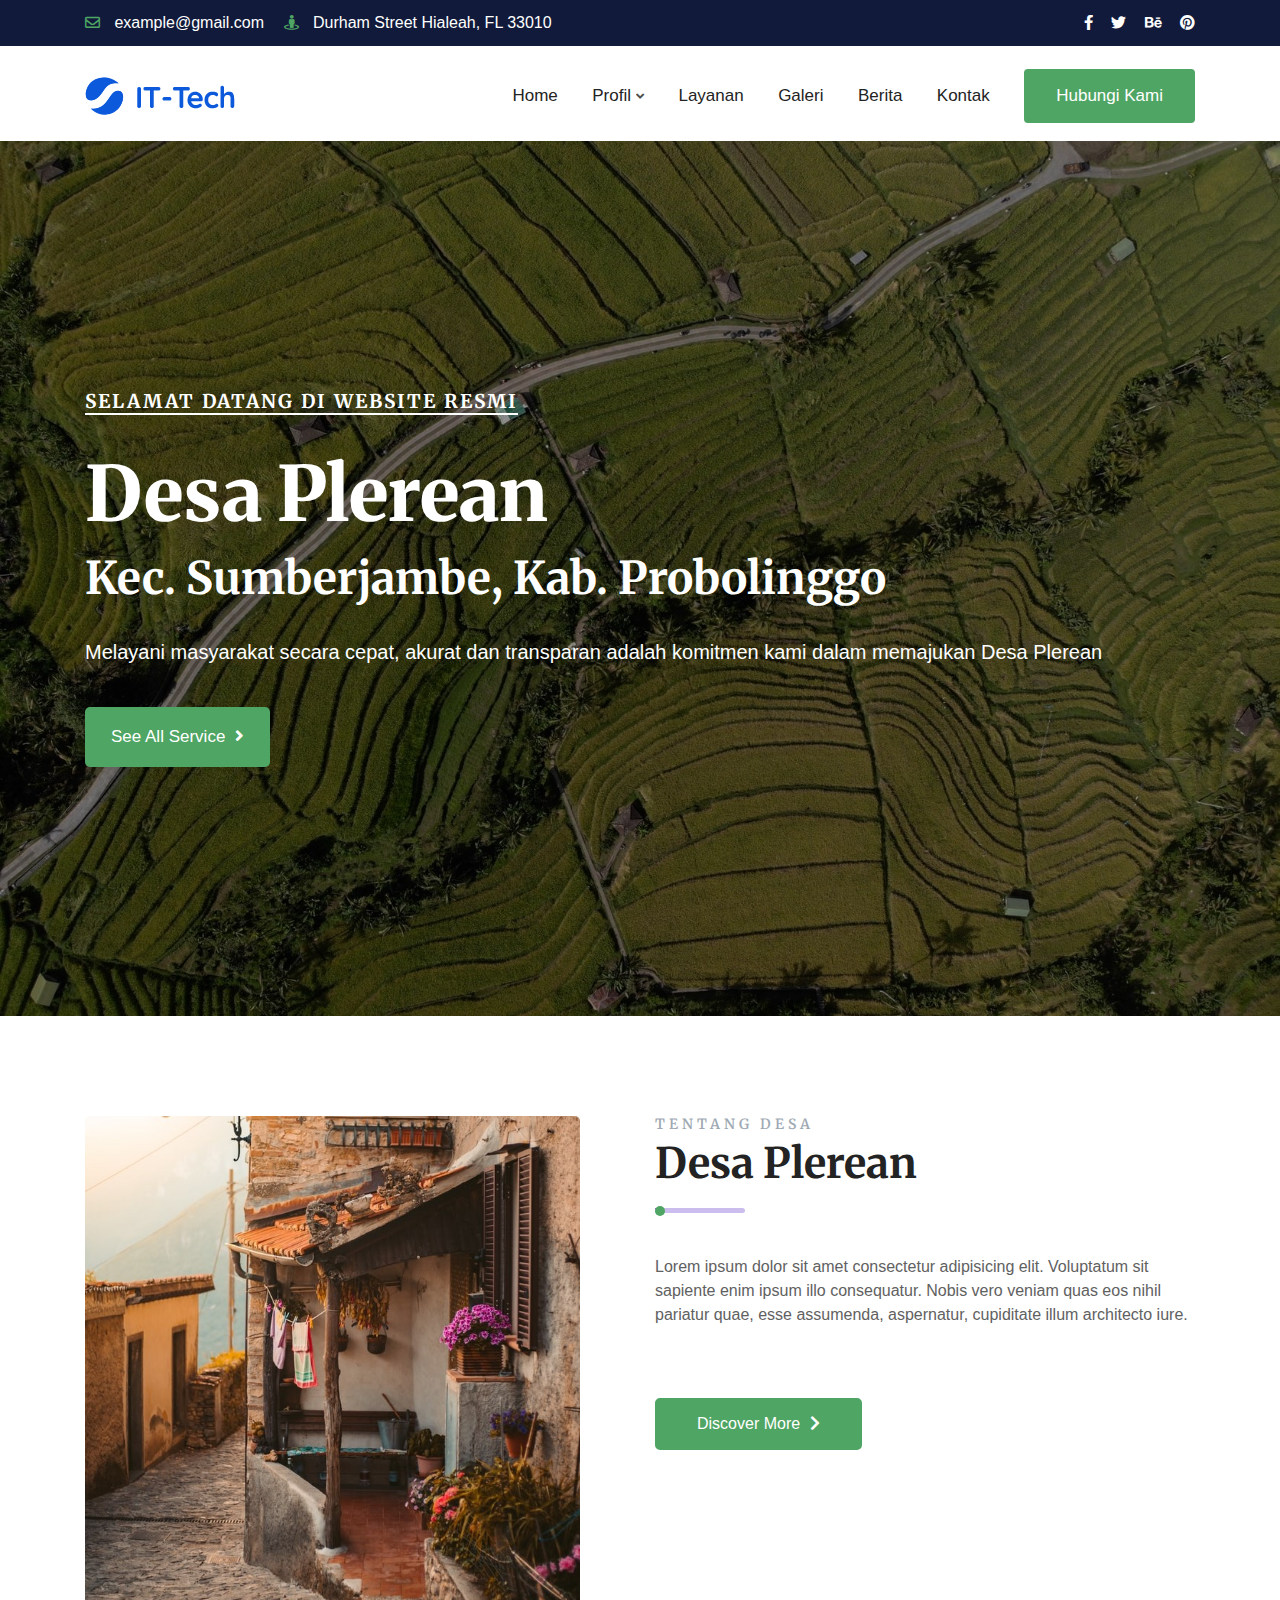
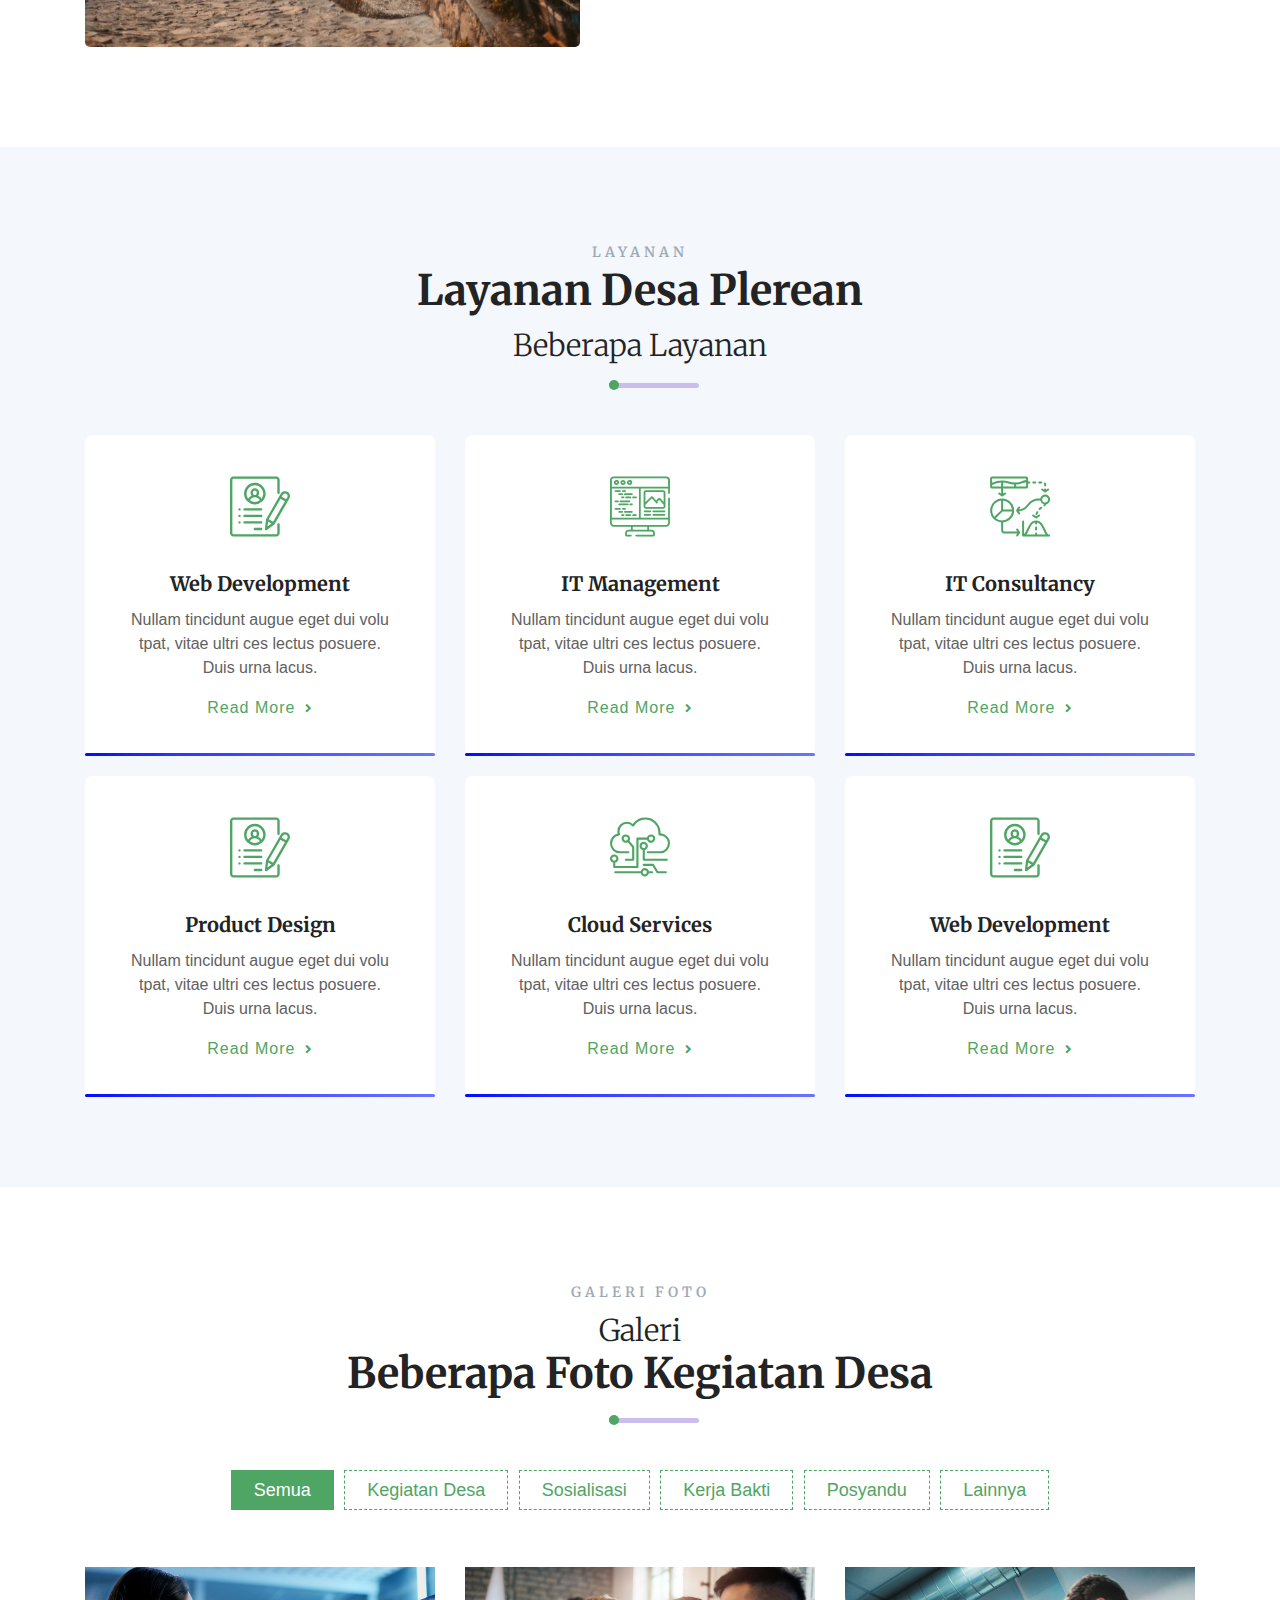
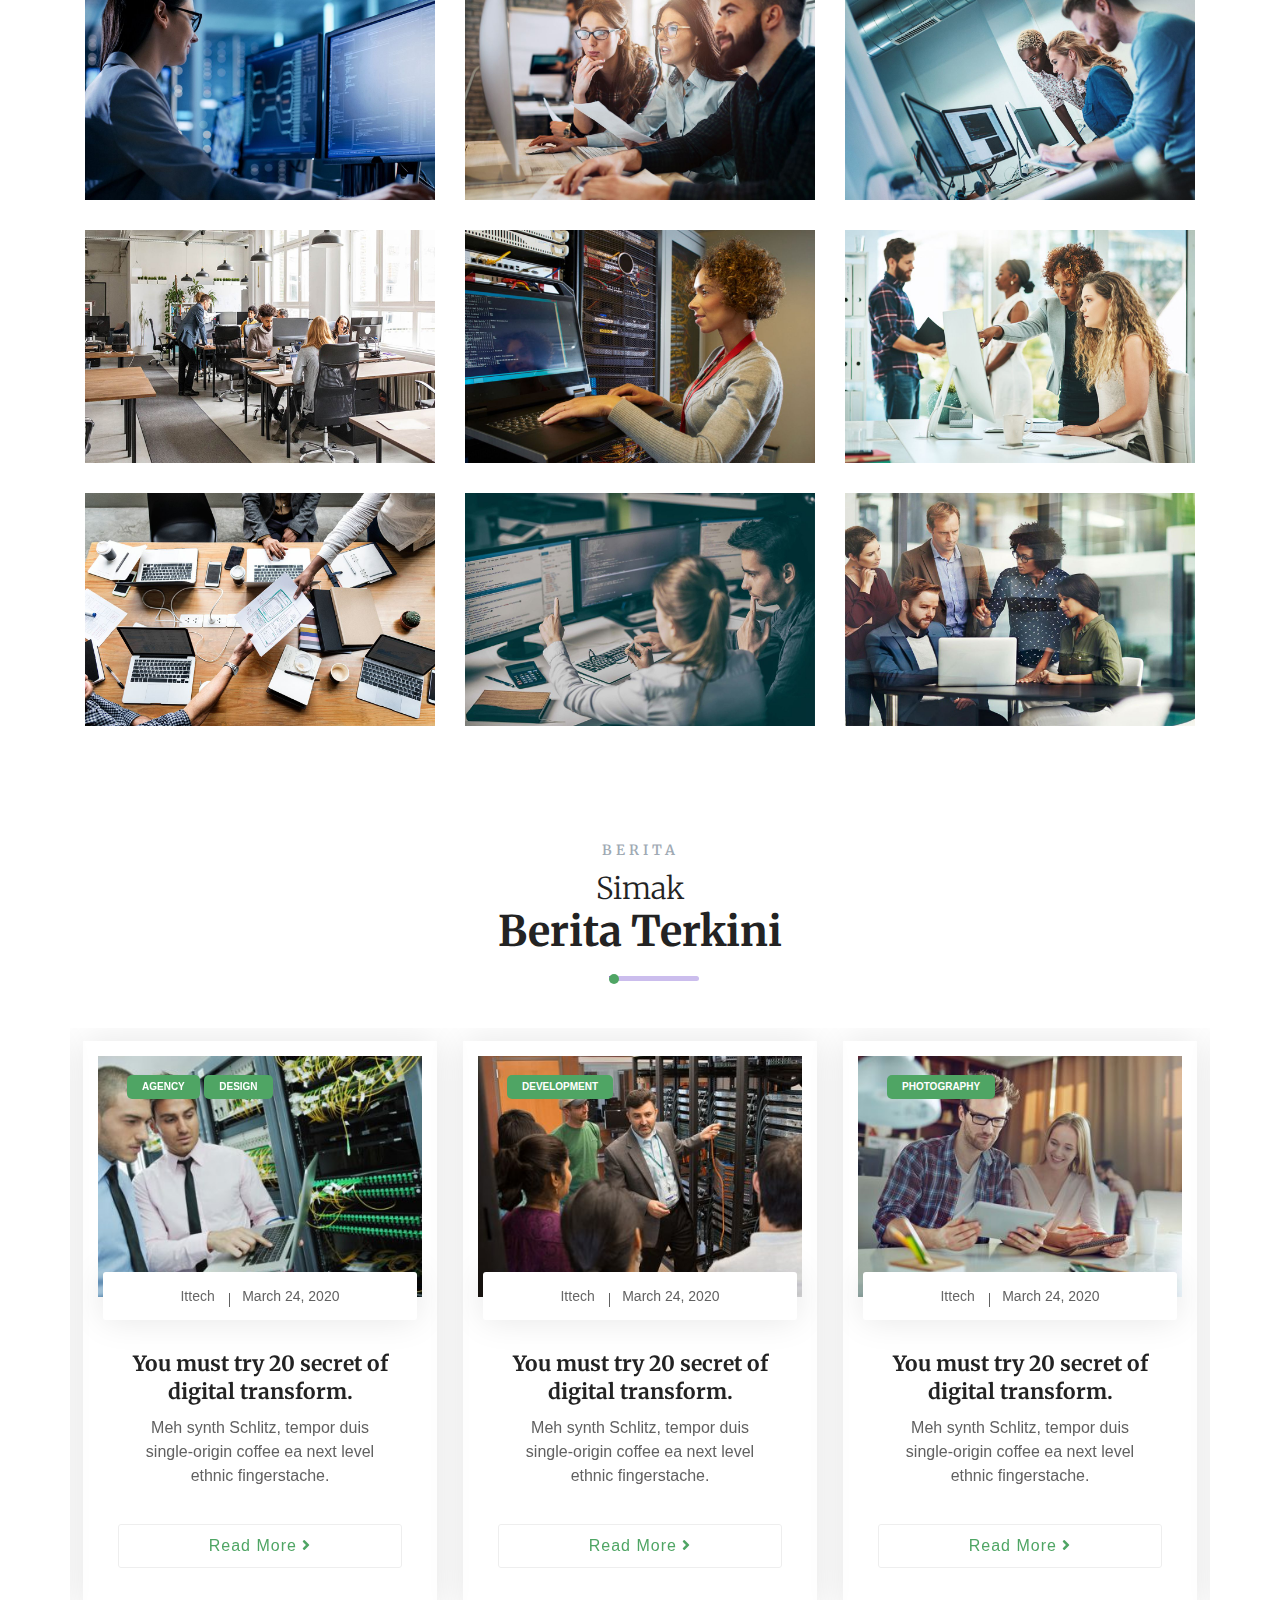
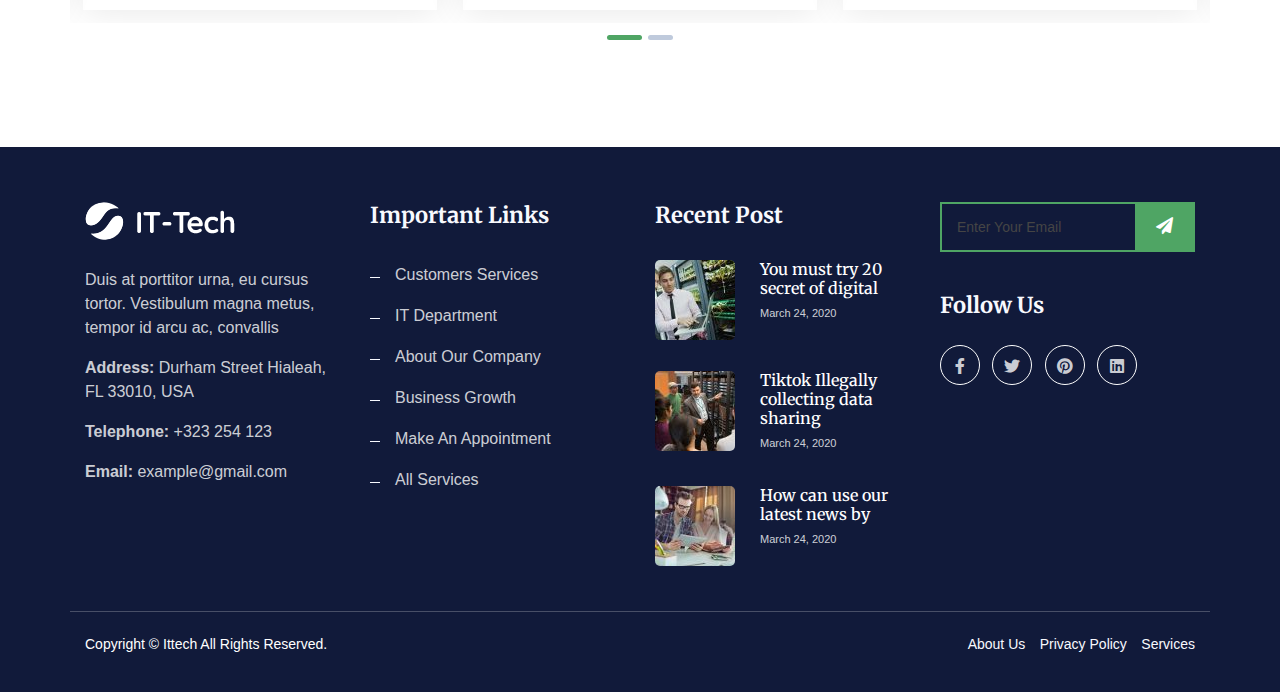
==== Desa Plerean/index.html @ e6418bd6 "🚀🚀" ====
<!DOCTYPE HTML>
<html lang="en-US">

<!-- Mirrored from html.dreamitsolution.net/ittech/ by HTTrack Website Copier/3.x [XR&CO'2014], Wed, 03 Nov 2021 09:11:44 GMT -->
<head>
	<meta charset="UTF-8">
	<meta http-equiv="x-ua-compatible" content="ie=edge">
	<title>Website Resmi Desa Plerean</title>
	<meta name="description" content="">
	<meta name="viewport" content="width=device-width, initial-scale=1">
	
	<!-- Favicon -->
	<link rel="icon" type="image/png" sizes="56x56" href="assets/images/fav-icon/logo.png">
	<!-- bootstrap CSS -->
	<link rel="stylesheet" href="assets/css/bootstrap.min.css" type="text/css" media="all" />
	<!-- carousel CSS -->
	<link rel="stylesheet" href="assets/css/owl.carousel.min.css" type="text/css" media="all" />	
	<!-- responsive CSS -->
	<link rel="stylesheet" href="assets/css/responsive.css" type="text/css" media="all" />	
	<!-- font-awesome CSS -->
	<link rel="stylesheet" href="assets/css/all.min.css" type="text/css" media="all" />	
	<link rel="stylesheet" href="assets/css/flaticon.css" type="text/css" media="all" />	
	<!-- theme-default CSS -->
	<link rel="stylesheet" href="assets/css/theme-default.css" type="text/css" media="all" />	
	<!-- Meanmenu CSS -->
	<link rel="stylesheet" href="assets/css/meanmenu.min.css" type="text/css" media="all" />	
	<!-- Testimonial CSS -->
	<link rel="stylesheet" href="assets/css/testimonial.css" type="text/css" media="all" />	
	<link rel="stylesheet" href="assets/css/owl.theme.default.min.css" type="text/css" media="all" />	
	<!-- Main Style CSS -->
	<link rel="stylesheet"  href="style.css" type="text/css" media="all" />
	<!-- transitions CSS -->
	<link rel="stylesheet" href="assets/css/owl.transitions.css" type="text/css" media="all" />
	<!-- venobox CSS -->
	<link rel="stylesheet" href="venobox/venobox.css" type="text/css" media="all" />
	<!-- animated CSS -->
	<link rel="stylesheet" href="assets/css/animated-text.css" type="text/css" media="all" />
	<!-- widget CSS -->
	<link rel="stylesheet" href="assets/css/widget.css" type="text/css" media="all" />
	<!-- modernizr js -->	
	<script type="text/javascript" src="assets/js/vendor/modernizr-3.5.0.min.js"></script>
	
</head>
<body>
	<!-- ============================================================== -->
	<!-- Start - Header-Top- Area -->
	<!-- ============================================================= -->
	<div class="header-top-area">
		<div class="container">
			<div class="row align-items-center">
				<div class="col-lg-8">
					<div class="dreamit-top-address">
						<ul>
							<li><a href="#"><i class="far fa-envelope"></i> example@gmail.com</a></li>
							<li><i class="fas fa-street-view"></i> <span>Durham Street Hialeah, FL 33010</span></li>
						</ul>
					</div>
				 </div>
				<div class="col-lg-4">
					<div class="dreamit-social-icon-right">
						<div class="header-info-right">
							<a href="#"><i class="fab fa-facebook-f"></i></a>
							<a href="#"><i class="fab fa-twitter"></i></a>
							<a href="#"><i class="fab fa-behance"></i></a>
							<a href="#"><i class="fab fa-pinterest"></i></a>
						</div>
					</div>
				</div>
			</div>
		</div>
	</div>
	<!-- ============================================================== -->
	<!-- Start - Header-Menu- Area -->
	<!-- ============================================================= -->	
	<div class="mobile-menu-top-logo">
		<div class="container">
			<div class="row">
				<div class="col-sm-12 col-md-12">
					<div class="top-logo d-lg-none">
						<a href="index.html"><img src="assets/images/logo.png"></a>
					</div>
				</div>
			</div>
		</div>
	</div>
	<div id="sticky-header" class="header-menu-area">
		<div class="container">
			<div class="mobile-logo">
			    <a href="index.html"><span class="logo-txt"></span></a>
			</div>
			<div class="menu-wrapper">
				<div class="row align-items-center">
					<div class="col-lg-3 col-md-12">
						<div class="dreamit-header-logo">
							<a class="menu-logo" href="index.html"><img src="assets/images/logo.png"/></a>	
							<a class="sticky-logo" href="index.html"><img src="assets/images/fav-icon/logo-transparent.png"/></a>
						</div>
					</div>
					<div class="col-lg-9">
						<div class="dreamit-header-menu" >
							<ul>
								<li><a href="index.html">Home</a>
								</li>
								<li><a href="#">Profil<i class="fa fa-angle-down"></i> <span><i class="fas fa-angle-right"></i></span> </a>
									<ul class="sub-menu">
										<li><a href="profil-desa.html">Profil Desa</a></li>
										<li><a href="pemerintahan-desa.html">Pemerintahan Desa</a></li>
									</ul>
								</li>
								<li><a href="layanan-desa.html">Layanan</a>
								<li><a href="galeri.html">Galeri</a>
								</li>
								</li>
								<li><a href="berita.html">Berita</a></li>
								<li><a href="contact.html">Kontak</a></li>
							</ul>
							<div class="header-button">
								<a href="#">Hubungi Kami</a>
							</div>
						</div>
					</div>
				</div>
			</div>
			<div class="menu-toggle"><i class="fas fa-bars"></i></div>
		</div>
	</div>
	<!-- ============================================================== -->
	<!-- Start- Slider- Area -->
	<!-- ============================================================= -->	
	<div class="slider-area d-flex align-items-center">
		<div class="container">
			<div class="row">
				<div class="col-md-12">
					<div class="dreamit-single-slider text-left">
						<div class="slider-content">
							<h4>Selamat Datang di Website Resmi</h4>
							<h1>Desa Plerean</h1>
							<h2>Kec. Sumberjambe, Kab. Probolinggo</h2>
							<p>Melayani masyarakat secara cepat, akurat dan transparan adalah komitmen kami dalam memajukan Desa Plerean</p>	
						</div>
						<div class="slider-button">
							<a href="#">See All Service<i class="fa fa-angle-right"></i></a>
						</div>
					</div>
				</div>
			</div>
		</div>
	</div>
	<!-- ============================================================== -->
	<!-- Start - About-Area -->
	<!-- ============================================================= -->
	<div class="dreamit-about-area">
		<div class="container">
			<div class="row">
				<div class="col-lg-6">
					<div class="dreamit-about-thumb">
						<img src="assets/images/desa.jpg"/>
					</div>
				</div>
				<div class="col-lg-6">
					<div class="row ">
						<div class="col-lg-12">
							<div class="section-title text_left">
								<div class="section-sub-title">
									<h5>Tentang Desa</h5>
								</div>
								<div class="section-main-title">
									<!-- <h1>IT Solution Service From</h1> -->
									<h2>Desa Plerean</h2>
								</div>
								<div class="section-bar">
									<div class="section-bar-bg"></div>
								</div>
								<div class="section-title-text">
									<p>Lorem ipsum dolor sit amet consectetur adipisicing elit. Voluptatum sit sapiente enim ipsum illo consequatur. Nobis vero veniam quas eos nihil pariatur quae, esse assumenda, aspernatur, cupiditate illum architecto iure.</p>
								</div>
							</div>
						</div>
						<!-- <div class="col-lg-6">
							<div class="dreamit-about-box">
								<div class="about-icon">
									<i class="flaticon-analytics"></i>
								</div>
								<div class="dreamit-content">
									<div class="dreamit-content-title">
										<h2>Creative Experieced</h2>
									</div>
								</div>
								<div class="dreamit-abou-box-text">
									<p>Pellentesque at posuere tellus. Awesome creative project.</p>
								</div>
							</div>
						</div>
						<div class="col-lg-6">
								<div class="dreamit-about-box">
								<div class="about-icon">
									<i class="flaticon-clock"></i>
								</div>
								<div class="dreamit-content">
									<div class="dreamit-content-title">
										<h2>24/7 Support</h2>
									</div>
								</div>
								<div class="dreamit-abou-box-text">
									<p>Pellentesque at posuere tellus. Awesome creative project.</p>
								</div>
							</div>
						</div> -->
						<div class="col-lg-12">
							<div class="about-box-button">
								<a href="#">
								Discover More
								<i class="fas fa-chevron-right"></i>
								</a>
							</div>
						</div>
					</div>
				</div>
			</div>
		</div>
	</div>
	<!-- ============================================================== -->
	<!-- Start - Brand-Area -->
	<!-- ============================================================== -->
	<!-- Start - Service-Area -->
	<!-- ============================================================= -->
	<div class="service-area">
		<div class="container">
			<div class="row">
				<div class="col-lg-12">
					<div class="section-title text-center">
						<div class="section-sub-title">
							<h5>Layanan</h5>
						</div>
						<div class="section-main-title">
							<h2>Layanan Desa Plerean</h2>
							<h1>Beberapa Layanan</h1>
						</div>
						<div class="section-bar">
							<div class="section-bar-bg"></div>
						</div>
					</div>
				</div>
			</div>
			<div class="row">
				<div class="col-lg-4 col-md-6">
					<div class="dreamit-service-box text-center">
						<div class="service-box-icon">
							<i class="flaticon-resume"></i>
						</div>
						<div class="service-box-content">
							<div class="service-box-title">
								<h2>Web Development</h2>
							</div>
							<div class="service-box-text">
								<p>Nullam tincidunt augue eget dui volu tpat, vitae ultri ces lectus posuere. Duis urna lacus.</p>
							</div>
							<div class="service-box-button">
								<a href="#">Read More
								<i class="fas fa-angle-right"></i>
								</a>
							</div>
						</div>
					</div>
				</div>
				<div class=" col-lg-4 col-md-6">
				<div class="dreamit-service-box text-center">
					<div class="service-box-icon">
						<i class="flaticon-computer"></i>
					</div>
						<div class="service-box-content">
							<div class="service-box-title">
								<h2>IT Management</h2>
							</div>
							<div class="service-box-text">
								<p>Nullam tincidunt augue eget dui volu tpat, vitae ultri ces lectus posuere. Duis urna lacus.</p>
							</div>
							<div class="service-box-button">
								<a href="#">Read More
								<i class="fas fa-angle-right"></i>
								</a>
							</div>
						</div>
					</div>
				</div>
				<div class="col-lg-4 col-md-6">
					<div class="dreamit-service-box text-center">
						<div class="service-box-icon">
							<i class="flaticon-business-and-finance"></i>
						</div>
						<div class="service-box-content">
							<div class="service-box-title">
								<h2>IT Consultancy</h2>
							</div>
							<div class="service-box-text">
								<p>Nullam tincidunt augue eget dui volu tpat, vitae ultri ces lectus posuere. Duis urna lacus.</p>
							</div>
							<div class="service-box-button">
								<a href="#">Read More
								<i class="fas fa-angle-right"></i>
								</a>
							</div>
						</div>
					</div>
				</div>
				<div class="col-lg-4 col-md-6">
					<div class="dreamit-service-box text-center">
						<div class="service-box-icon">
							<i class="flaticon-resume"></i>
						</div>
						<div class="service-box-content">
							<div class="service-box-title">
								<h2>Product Design</h2>
							</div>
							<div class="service-box-text">
								<p>Nullam tincidunt augue eget dui volu tpat, vitae ultri ces lectus posuere. Duis urna lacus.</p>
							</div>
							<div class="service-box-button">
								<a href="#">Read More
								<i class="fas fa-angle-right"></i>
								</a>
							</div>
						</div>
					</div>
				</div>
				<div class="col-lg-4 col-md-6">
					<div class="dreamit-service-box text-center">
						<div class="service-box-icon">
							<i class="flaticon-data"></i>
						</div>
						<div class="service-box-content">
							<div class="service-box-title">
								<h2>Cloud Services</h2>
							</div>
							<div class="service-box-text">
								<p>Nullam tincidunt augue eget dui volu tpat, vitae ultri ces lectus posuere. Duis urna lacus.</p>
							</div>
							<div class="service-box-button">
								<a href="#">Read More
								<i class="fas fa-angle-right"></i>
								</a>
							</div>
						</div>
					</div>
				</div>
				<div class="col-lg-4 col-md-6">
					<div class="dreamit-service-box text-center">
						<div class="service-box-icon">
							<i class="flaticon-resume"></i>
						</div>
						<div class="service-box-content">
							<div class="service-box-title">
								<h2>Web Development</h2>
							</div>
							<div class="service-box-text">
								<p>Nullam tincidunt augue eget dui volu tpat, vitae ultri ces lectus posuere. Duis urna lacus.</p>
							</div>
							<div class="service-box-button">
								<a href="#">Read More
								<i class="fas fa-angle-right"></i>
								</a>
							</div>
						</div>
					</div>
				</div>
			</div>
		</div>
	</div>

	<!-- ============================================================= -->
	<div class="portfolio-area">
		<div class="container">
			<div class="row">
				<div class="col-lg-12">
					<div class="section-title text-center">
						<div class="section-sub-title">
							<h5>Galeri Foto</h5>
						</div>
						<div class="section-main-title">
							<h1>Galeri</h1>
							<h2>Beberapa Foto Kegiatan Desa</h2>
						</div>
						<div class="section-bar">
							<div class="section-bar-bg"></div>
						</div>
					</div>
				</div>
			</div>
			<div class="row">
				<div class="col-lg-12 col-md-12 col-sm-12">
					<div class="dreamit-protfolio-menu-single">
						<div class="portfolio_nav">
							<div class="portfolio_menu">
								<ul class="menu-filtering">
									<li class="current_menu_item" data-filter="*">Semua</li>
									<li data-filter=".physics" >Kegiatan Desa</li>
									<li data-filter=".cemes" >Sosialisasi</li>
									<li data-filter=".math" >Kerja bakti</li>
									<li data-filter=".english">Posyandu</li>
									<li data-filter=".business">Lainnya</li>
								</ul>
							</div>
						</div>
					</div>
				</div>
			</div>
			<div class="row image_load">
				<div class="col-lg-4 col-md-6 col-sm-12 grid-item cemes english">
					<div class="single_portfolio">
						<div class="single_portfolio_inner">
							<div class="single_portfolio_thumb">
								<a href="#"><img src="assets/images/p-01.jpg" alt="" /></a>
							</div>
						</div>
						<div class="single_portfolio_content text-left">
							<div class="single_portfolio_icon">
								<a class="portfolio-icon venobox vbox-item" data-gall="myportfolio" href="assets/images/portfolio/p1.html"></a>
							</div>
							<div class="single_portfolio_content_inner">
								<h2><a href="#">UX/UI Design</a></h2>
								<span>Design Graphice </span>
							</div>
						</div>
					</div>
				</div>
				<div class="col-lg-4 col-md-6 col-sm-12 grid-item cemes business">
					<div class="single_portfolio">
						<div class="single_portfolio_inner">
							<div class="single_portfolio_thumb">
								<a href="#"><img src="assets/images/p-02.jpg" alt="" /></a>
							</div>
						</div>
						<div class="single_portfolio_content">
							<div class="single_portfolio_icon">
								<a class="portfolio-icon venobox vbox-item" data-gall="myportfolio" href="assets/images/portfolio/p2.html"></a>
							</div>
							<div class="single_portfolio_content_inner">
								<h2><a href="#">Project Analicys</a></h2>
								<span>Design Portfolio </span>
							</div>
						</div>
					</div>
				</div>
				<div class="col-lg-4 col-md-6 col-sm-12 grid-item math">
					<div class="single_portfolio">
						<div class="single_portfolio_inner">
							<div class="single_portfolio_thumb">
								<a href="#"><img src="assets/images/p-03.jpg" alt="" /></a>
							</div>
						</div>
						<div class="single_portfolio_content">
							<div class="single_portfolio_icon">
								<a class="portfolio-icon venobox vbox-item" data-gall="myportfolio" href="assets/images/portfolio/p3.html"></a>
							</div>
							<div class="single_portfolio_content_inner">
								<h2><a href="#">Network Management</a></h2>
								<span>Development</span>	
							</div>
						</div>
					</div>
				</div>
				<div class="col-lg-4 col-md-6 col-sm-12 grid-item math">
					<div class="single_portfolio">
						<div class="single_portfolio_inner">
							<div class="single_portfolio_thumb">
								<a href="#"><img src="assets/images/p-04.jpg" alt="" /></a>
							</div>
						</div>
						<div class="single_portfolio_content">
							<div class="single_portfolio_icon">
								<a class="portfolio-icon venobox vbox-item" data-gall="myportfolio" href="assets/images/portfolio/p4.html"></a>
							</div>
							<div class="single_portfolio_content_inner">
								<h2><a href="#">Network Management</a></h2>
								<span>Development</span>
							</div>
						</div>
					</div>
				</div>
				<div class="col-lg-4 col-md-6 col-sm-12 grid-item physics physics">
					<div class="single_portfolio admin">
						<div class="single_portfolio_inner">
							<div class="single_portfolio_thumb">
								<a href="#"><img src="assets/images/p-05.jpg" alt="" /></a>
							</div>
						</div>
						<div class="single_portfolio_content">
							<div class="single_portfolio_icon">
								<a class="portfolio-icon venobox vbox-item" data-gall="myportfolio" href="assets/images/portfolio/p5.html"></a>
							</div>
							<div class="single_portfolio_content_inner">
								<h2><a href="#">IT Solution</a></h2>
								<span>Development</span>
							</div>
						</div>
					</div>
				</div>
				<div class="col-lg-4 col-md-6 col-sm-12 grid-item physics business">
					<div class="single_portfolio admin">
						<div class="single_portfolio_inner">
							<div class="single_portfolio_thumb">
								<a href="#"><img src="assets/images/p-06.jpg" alt="" /></a>
							</div>
						</div>
						<div class="single_portfolio_content">
							<div class="single_portfolio_icon">
								<a class="portfolio-icon venobox vbox-item" data-gall="myportfolio" href="assets/images/portfolio/p6.html"></a>
							</div>
							<div class="single_portfolio_content_inner">
								<h2><a href="#">Corporate Branding</a></h2>
								<span>Branding</span>
							</div>
						</div>
					</div>
				</div>
				<div class="col-lg-4 col-md-6 col-sm-12 grid-item cemes english">
					<div class="single_portfolio admin">
						<div class="single_portfolio_inner">
							<div class="single_portfolio_thumb">
								<a href="#"><img src="assets/images/p-07.jpg" alt="" /></a>
							</div>
						</div>
						<div class="single_portfolio_content">
							<div class="single_portfolio_icon">
								<a class="portfolio-icon venobox vbox-item" data-gall="myportfolio" href="assets/images/portfolio/p6.html"></a>
							</div>
							<div class="single_portfolio_content_inner">
								<h2><a href="#">Portfolio Branding</a></h2>
								<span>Branding.Portfolio</span>
							</div>
						</div>
					</div>
				</div>
				<div class="col-lg-4 col-md-6 col-sm-12 grid-item math">
					<div class="single_portfolio admin">
						<div class="single_portfolio_inner">
							<div class="single_portfolio_thumb">
								<a href="#"><img src="assets/images/p-08.jpg" alt="" /></a>
							</div>
						</div>
						<div class="single_portfolio_content">
							<div class="single_portfolio_icon">
								<a class="portfolio-icon venobox vbox-item" data-gall="myportfolio" href="assets/images/portfolio/p6.html"></a>
							</div>
							<div class="single_portfolio_content_inner">
								<h2><a href="#">Graphice Design</a></h2>
								<span>Design Graphice</span>
							</div>
						</div>
					</div>
				</div>
				<div class="col-lg-4 col-md-6 col-sm-12 grid-item physics business">
					<div class="single_portfolio admin">
						<div class="single_portfolio_inner">
							<div class="single_portfolio_thumb">
								<a href="#"><img src="assets/images/p-09.jpg" alt="" /></a>
							</div>
						</div>
						<div class="single_portfolio_content">
							<div class="single_portfolio_icon">
								<a class="portfolio-icon venobox vbox-item" data-gall="myportfolio" href="assets/images/portfolio/p6.html"></a>
							</div>
							<div class="single_portfolio_content_inner">
								<h2><a href="#">Web Design</a></h2>
								<span>Branding.Portfolio</span>
							</div>
						</div>
					</div>
				</div>
			</div>
		</div>
	</div>
	<!-- ============================================================== -->
	<!-- Start - Blog-Area -->
	<!-- ============================================================= -->
	<div class="blog-area">
		<div class="container">
			<div class="row">
				<div class="col-lg-12">
					<div class="section-title text-center">
						<div class="section-sub-title">
							<h5>Berita</h5>
						</div>
						<div class="section-main-title">
							<h1>Simak</h1>
							<h2>Berita Terkini</h2>
						</div>
						<div class="section-bar">
							<div class="section-bar-bg"></div>
						</div>
					</div>
				</div>
			</div>
			<div class="row">
				<div class="screen_list_blog owl-carousel curosel-style">
					<div class="dreamit-blog-single-box">
						<div class="blog-thumb">
							<a href="#"><img src="assets/images/blog-01.jpg"/></a>
						</div>
						<div class="blog-meta-top">
							<ul>
								<li><a href="#">Agency</a></li>
								<li><a href="#">Design</a></li>
							</ul>
						</div>
						<div class="blog-meta-left">
							<a href="#">ittech</a>
							<span>March 24, 2020</span>
						</div>
						<div class="blog-title-content">
							<div class="blog-title">
								<h2><a href="#">You must try 20 secret of
									<br> digital transform.</a></h2>
							</div>
							<div class="blog-text">
								<p>Meh synth Schlitz, tempor duis <br> single-origin coffee ea next level <br> ethnic fingerstache. </p>
							</div>
							<div class="blog-button">
								<a href="#">Read More <i class="fa fa-angle-right"></i></a>
							</div>
						</div>
					</div>
					<div class="dreamit-blog-single-box">
						<div class="blog-thumb">
							<a href="#"><img src="assets/images/blog-02.jpg"/></a>
						</div>
						<div class="blog-meta-top">
							<ul>
								<li><a href="#">Development</a></li>
							</ul>
						</div>
						<div class="blog-meta-left">
							<a href="#">ittech</a>
							<span>March 24, 2020</span>
						</div>
						<div class="blog-title-content">
							<div class="blog-title">
								<h2><a href="#">You must try 20 secret of
									<br> digital transform.</a></h2>
							</div>
							<div class="blog-text">
								<p>Meh synth Schlitz, tempor duis <br> single-origin coffee ea next level <br> ethnic fingerstache. </p>
							</div>
							<div class="blog-button">
								<a href="#">Read More <i class="fa fa-angle-right"></i></a>
							</div>
						</div>
					</div>
					<div class="dreamit-blog-single-box">
						<div class="blog-thumb">
							<a href="#"><img src="assets/images/blog-03.jpg"/></a>
						</div>
						<div class="blog-meta-top">
							<ul>
								<li><a href="#">Photography</a></li>
							</ul>
						</div>
						<div class="blog-meta-left">
							<a href="#">ittech</a>
							<span>March 24, 2020</span>
						</div>
						<div class="blog-title-content">
							<div class="blog-title">
								<h2><a href="#">You must try 20 secret of
									<br> digital transform.</a></h2>
							</div>
							<div class="blog-text">
								<p>Meh synth Schlitz, tempor duis <br> single-origin coffee ea next level <br> ethnic fingerstache. </p>
							</div>
							<div class="blog-button">
								<a href="#">Read More <i class="fa fa-angle-right"></i></a>
							</div>
						</div>
					</div>
					<div class="dreamit-blog-single-box">
						<div class="blog-thumb">
							<a href="#"><img src="assets/images/blog-04.jpg"/></a>
						</div>
						<div class="blog-meta-top">
							<ul>
								<li><a href="#">Photography</a></li>
							</ul>
						</div>
						<div class="blog-meta-left">
							<a href="#">ittech</a>
							<span>March 24, 2020</span>
						</div>
						<div class="blog-title-content">
							<div class="blog-title">
								<h2><a href="#">You must try 20 secret of
									<br> digital transform.</a></h2>
							</div>
							<div class="blog-text">
								<p>Meh synth Schlitz, tempor duis <br> single-origin coffee ea next level <br> ethnic fingerstache. </p>
							</div>
							<div class="blog-button">
								<a href="#">Read More <i class="fa fa-angle-right"></i></a>
							</div>
						</div>
					</div>
					<div class="dreamit-blog-single-box">
						<div class="blog-thumb">
							<a href="#"><img src="assets/images/blog-05.jpg"/></a>
						</div>
						<div class="blog-meta-top">
							<ul>
								<li><a href="#">Photography</a></li>
							</ul>
						</div>
						<div class="blog-meta-left">
							<a href="#">ittech</a>
							<span>March 24, 2020</span>
						</div>
						<div class="blog-title-content">
							<div class="blog-title">
								<h2><a href="#">You must try 20 secret of
									<br> digital transform.</a></h2>
							</div>
							<div class="blog-text">
								<p>Meh synth Schlitz, tempor duis <br> single-origin coffee ea next level <br> ethnic fingerstache. </p>
							</div>
							<div class="blog-button">
								<a href="#">Read More <i class="fa fa-angle-right"></i></a>
							</div>
						</div>
					</div>
					<div class="dreamit-blog-single-box">
						<div class="blog-thumb">
							<a href="#"><img src="assets/images/blog-06.jpg"/></a>
						</div>
						<div class="blog-meta-top">
							<ul>
								<li><a href="#">Photography</a></li>
							</ul>
						</div>
						<div class="blog-meta-left">
							<a href="#">ittech</a>
							<span>March 24, 2020</span>
						</div>
						<div class="blog-title-content">
							<div class="blog-title">
								<h2><a href="#">You must try 20 secret of
									<br> digital transform.</a></h2>
							</div>
							<div class="blog-text">
								<p>Meh synth Schlitz, tempor duis <br> single-origin coffee ea next level <br> ethnic fingerstache. </p>
							</div>
							<div class="blog-button">
								<a href="#">Read More <i class="fa fa-angle-right"></i></a>
							</div>
						</div>
					</div>
				</div>
			</div>
		</div>
	</div>
	<!-- ============================================================== -->
	<!-- Start - 	Footer-Area -->
	<!-- ============================================================= -->
	<div class="footer-area">
		<div class="container">
			<div class="row">
				<div class="col-lg-3 col-md-6">
					<div class="dreamit-footer-widget-address">
						<div class="footer-thumb">
							<a href="#"><img src="assets/images/fav-icon/logo-transparent.png"></a>
							<p>Duis at porttitor urna, eu cursus tortor. Vestibulum magna metus, tempor id arcu ac, convallis </p>
						</div>
						<div class="footer-social-info">
							<p> 
								<span>Address: </span>
								Durham Street Hialeah, FL 33010, USA
							</p>
						</div>
						<div class="footer-s-inner">
							<p> 
								<span>Telephone:</span>
								+323 254 123
							</p>
						</div>
						<div class="footer-s-inner">
							<p> 
								<span>Email:</span>
								example@gmail.com 
							</p>
						</div>
					</div>
				</div>
				<div class="col-lg-3 col-md-6">
					<div class="dreamit-footer-widget-address">
						<div class="footer-title">
							<h2>Important Links</h2>
						</div>
						<div class="fotter-help-link-menu">
							<ul>
								<li><a href="#">Customers Services</a></li>
								<li><a href="#">IT Department</a></li>
								<li><a href="#">About Our Company</a></li>
								<li><a href="#">Business Growth</a></li>
								<li><a href="#">Make An Appointment</a></li>
								<li><a href="#">All Services</a></li>
							</ul>
						</div>
					</div>
				</div>
				<div class="col-lg-3 col-md-6">
					<div class="dreamit-footer-widget-address">
						<div class="footer-title">
							<h2>Recent Post</h2>
						</div>
						<div class="recent-post-items">
							<div class="recent-post-thumb">
								<a href="#"><img src="assets/images/blog1.jpg"></a>
							</div>
							<div class="recent-post-text">
								<h4><a href="#">You must try 20 secret of digital </a></h4>
								<span>March 24, 2020</span>
							</div>
						</div>
						<div class="recent-post-items">
							<div class="recent-post-thumb">
								<a href="#"><img src="assets/images/blog2.jpg"></a>
							</div>
							<div class="recent-post-text">
								<h4><a href="#">Tiktok Illegally collecting data sharing  </a></h4>
								<span>March 24, 2020</span>
							</div>
						</div>
						<div class="recent-post-items">
							<div class="recent-post-thumb">
								<a href="#"><img src="assets/images/blog3.jpg"></a>
							</div>
							<div class="recent-post-text">
								<h4><a href="#">How can use our latest news by </a></h4>
								<span>March 24, 2020</span>
							</div>
						</div>

					</div>
				</div>
				<div class="col-lg-3 col-md-6">
					<div class="dreamit-footer-widget-address">
						<div class="fotter-left-form">
							<input class="email-box" type="email" name="email" placeholder="Enter Your Email">
							<button type="submit" class="submit-button"><i class="fas fa-paper-plane"></i></button>
						</div>
						<div class="footer--sub-title">
							<h2>Follow Us</h2>
						</div>
						<div class="fotter-social-icon">
							<a href="#"><i class="fab fa-facebook-f"></i></a>
							<a href="#"><i class="fab fa-twitter"></i></a>
							<a href="#"><i class="fab fa-pinterest"></i></a>
							<a href="#"><i class="fab fa-linkedin"></i></a>
						</div>
					</div>
				</div>
			</div>
		</div>
	</div>
	<div class="footer-bottom">
		<div class="container">
			<div class="row hr">
				<div class="col-lg-6 col-md-6 col-sm-12  ">
					<div class="copy-right-text">
						<p class="text-white">Copyright © ittech all rights reserved. </p>
					</div>
				</div>
				<div class="col-lg-6 col-md-6 col-sm-12 ">
					<div class="copy-right-menu">
						<ul>
							<li><a href="#">About Us</a></li>
							<li><a href="#">Privacy Policy</a></li>
							<li><a href="#">Services</a></li>
						</ul>
					</div>
				</div>
			</div>
		</div>
	</div>
	<!-- jquery js -->	
	<script type="text/javascript" src="assets/js/vendor/jquery-3.2.1.min.js"></script>
	<!-- bootstrap js -->	
	<script type="text/javascript" src="assets/js/bootstrap.min.js"></script>
	<!-- carousel js -->
	<script type="text/javascript" src="assets/js/owl.carousel.min.js"></script>
	<!-- counterup js -->
	<script type="text/javascript" src="assets/js/jquery.counterup.min.js"></script>
	<!-- waypoints js -->
	<script type="text/javascript" src="assets/js/waypoints.min.js"></script>
	<!-- appear js -->
	<script type="text/javascript" src="assets/js/jquery.appear.js"></script>
	<!-- imagesloaded js -->
	<script type="text/javascript" src="assets/js/imagesloaded.pkgd.min.js"></script>
	<!-- ajax js -->
	<script type="text/javascript" src="assets/js/ajax-mail.js"></script>
	<!-- isotope js -->
	<script type="text/javascript" src="assets/js/isotope.pkgd.min.js"></script>
	<!-- animated js -->
	<script type="text/javascript" src="assets/js/animated-text.js"></script>
	<!-- venobox js -->
	<script type="text/javascript" src="venobox/venobox.js"></script>
	<!-- venobox min js -->
	<script type="text/javascript" src="venobox/venobox.min.js"></script>
	<!-- jquery js -->
	<script type="text/javascript" src="assets/js/jquery.meanmenu.js"></script>
	<script type="text/javascript" src="assets/js/jquery.nav.js"></script>
	<script type="text/javascript" src="assets/js/jquery.scrollUp.js"></script>
	<!-- theme js -->	
	<script type="text/javascript" src="assets/js/theme.js"></script>
	
</body>

<!-- Mirrored from html.dreamitsolution.net/ittech/ by HTTrack Website Copier/3.x [XR&CO'2014], Wed, 03 Nov 2021 09:12:07 GMT -->
</html>
---- Desa Plerean/assets/css/responsive.css ----
/* Normal desktop :1500. */
@media (min-width: 1501px) and (max-width: 1920px) {
.saasoft_main_menu.hidden-md.hidden-lg {
    display: none;
}
}
/* Normal desktop :1200px. */
@media (min-width: 1200px) and (max-width: 1500px) {

}
/* Normal desktop :992px. */
@media (min-width: 992px) and (max-width: 1199px) {
.dreamit-header-logo{
	text-align: center !important;
}
.section-main-title h1,
.section-main-title h2 {
	font-size: 35px !important;
}
.dreamit-about-area .container{
max-width:960px !important;
}
.dreamit-about-area{
	padding: 100px 0px !important;
}
.about-box-button a {
	padding: 12px 34px 12px 40px !important;
}
.counterup {
	margin-left: -31px !important;
	margin-right: -31px !important;
}
.technology-box-title h5 {
	font-size: 20px !important;
}
/* Style-Two */
.header-style-two.header-menu-area {
	margin-bottom: -95px;
	padding-top: 22px;
}
.header-style-two .menu-style-two ul li a {
	display: inline-block;
	font-size: 14px;
	margin-right: 12px;
	color: #fff;
}
.feature-style-two .feature-title h2 {
	color: #fff;
	font-size: 15px !important;
	margin-top: 0;
	position: relative;
}
.about-style-two .dreamit-counterup-content {
	background: #4FA564;
	display: inline-block;
	text-align: center;
	padding: 35px 25px;
	border-radius: 7px;
	position: absolute;
	bottom: 128px !important;
	z-index: 1;
	right: 0;
}
.email-box {
    background: transparent;
    border: 1px solid #4FA564;
    padding: 11px 10px;
}
/* slider-style-three */
.slider-style-three .slider-content h1 {
	font-size: 60px;
}
.slider-style-three .slider-content h2 {
	font-size: 60px;
}
.slider-style-three .slider-video {
	right: 16% !important;
	top: 40% !important;
}
.service-style-three .service-box-icon i {
	margin-bottom: 18px !important;
}
.service-style-three .dreamit-service-box {
	padding: 20px 25px 10px !important;
}
/* slider-style-four */
.feature-style-three .feature-bg {
	margin-top: -160px !important;
}
.slider-style-four .slider-content h1 {
	font-size: 60px;
}
.slider-style-four .slider-content h2 {
	font-size: 60px;
}
.slider-style-four .slider-video {
	right: 16% !important;
	top: 40% !important;
}
.flip-box {
	width: 200px !important;
	margin-bottom: 60px !important;
}
/* slider-style-five */
.feature-style-three .feature-bg {
	margin-top: -160px !important;
}
.slider-style-five .slider-content h1 {
	font-size: 60px;
}
.slider-style-five .slider-content h2 {
	font-size: 60px;
}
.slider-style-five .slider-video {
	right: 16% !important;
	top: 40% !important;
}
.flip-box {
	width: 200px !important;
	margin-bottom: 60px !important;
}
/* feature-style-six */
.feature-style-six {
	padding-bottom: 80px;
	padding-top: 200px;
}
.service-style-six .flip-box {
	width: 300px !important;
	height: 235px !important;
}
}
/* Tablet desktop :768px. */
@media (min-width: 768px) and (max-width: 991px) {


/*Start Mobile menu*/
.top-logo {
	display: block !important;
}
.logo-txt::before {
	display: block !important;
}
.menu-toggle {
	display: block !important;
}
.menu-logo, .sticky-logo {
	display: none !important;
}
.menu-wrapper {
	position: absolute;
	top: 59px;
	background: #fff;
	height: 100vh;
	left: -100%;
	width: 350px;
	transition: .5s;
	z-index: 9999;
}
.header-menu-area {
	background: #4FA564;
	padding: 41px 0 18px !important;
}
.dreamit-header-menu ul {
	text-align: left !important;
	display: block !important;
	padding-top: 15px;
}
.dreamit-header-menu ul li{
	display: block !important;
	text-align: left;
	padding-bottom: 0 !important;
}
.dreamit-header-menu ul li a {
	display: block !important;
	margin-right: 0 !important;
	padding: 7px 0 7px 20px;
}
.dreamit-header-menu ul li a i{
	display: none !important;
}
.dreamit-header-menu ul li a span i {
	display: inline-block !important;
	position: absolute;
	right: 22px;
	top: 14px;
}
.slider-button {
	display: none !important;
}
.dreamit-header-menu ul li .sub-menu {
	left: 350px !important;
}
.dreamit-header-menu ul li:hover .sub-menu {
	top: 0 !important;
}
.sticky .dreamit-header-menu ul li a {
	color: #232323 !important;
}
.sticky .dreamit-header-menu ul li a:hover{
	color: #4FA564 !important;
}
.sticky .dreamit-header-menu ul li a:hover i{
	color: #4FA564 !important;
}
.sticky .dreamit-header-menu ul li a span i{
	color: #232323 !important;
}
.dreamit-header-menu ul li a:hover i{
	color: #4FA564 !important;
}
/*End Mobile menu*/


.header-top-area{
	display: none;
}
.header-button{
	display: none !important;
}
.dreamit-header-logo{
	text-align: center !important;
}
.slider-area{
	min-height:600px !important;
}
.slider-content h1,
.slider-content h2 {
	font-size: 40px !important;
}
.section-sub-title h5{
	font-size: 20px;
}
.section-main-title h1,
.section-main-title h2
{
	font-size: 30px !important;
}
.dreamit-about-thumb {
	margin-bottom: 30px !important;
}
.counterup-content {
	margin-bottom: 40px !important;
}
.dreamit-team-member-single {
	margin-bottom: 30px !important;
}
.counterup {
	margin-right: -40px;
	margin-left: -40px;
}
.counterup-content{
	border-right:none !important;
}
.section-text p {
	width: 53% !important;
}
.single_portfolio_content_inner h2 {
	font-size: 18px !important;
}
.email-box {
	padding: 11px 41px !important;
}

.portfolio_nav ul li {
	font-size: 14px !important;
}
/* Style -Two */
.feature-style-two .feature-bg {
	background: none;
	margin: 0;
}
.feature-style-two .dreamit-feature-single {
	box-shadow: 0 0 15px rgba(0,0,0,0.15);
	margin: 20px;
}
.feature-style-two .feature-title h2{
	color:#232323 ;
}
.feature-style-two .feature-icon i{
	color: #4FA564 !important;
}
.feature-style-two .feature-icon {
	margin-left: 20px;
}
.dreamit-single-process {
	padding-bottom: 20px;
}
.number-process{
	background: #4FA564;
	height: 50px;
	width: 50px;
	display: inline-block;
	text-align: center;
	line-height: 50px;
	color: #fff;
	border-radius: 50%;
	font-size: 16px;
	position: absolute;
	transition: .5s;
	top: 23%;
	left: 60px !important;
	z-index: 1;
}
/* style-three */
.slider-style-three .slider-content h4 {
	font-size: 16px !important;
	margin: 0 0 10px !important;

}
.slider-style-three .slider-video {
	top: 0% !important;
}
.feature-style-three .dreamit-feature-single {
	padding: 60px 10px !important;
	margin-bottom: 115px !important;
	margin-top: -60px !important;
}
.service-style-three .dreamit-service-box {
	padding: 27px 25px 27px !important;

}
.dreamit-single-pricing-two {
	box-shadow:0px 0px 30px rgba(0, 0, 0, 0.2);
	padding: 48px 10px 25px 35px !important;
	transform: none !important;
	margin-bottom: 30px;
}
/* style-four */
.feature-style-three .feature-bg {
	margin-top: -80px !important;
}
.flip-box {
	width: 296px !important;
	margin-bottom: 60px !important;
}
.feature-style-four .flip-box-back {
	margin-top: -59px !important;
}
.service-style-four .service-button a {
	margin-top: 12px !important;
	margin-bottom: 25px !important;
}
/* style-five */
.feature-style-three .feature-bg {
	margin-top: -80px !important;
}
.flip-box {
	width: 296px !important;
	margin-bottom: 60px !important;
}
.feature-style-five .flip-box-back {
	margin-top: -59px !important;
}
.service-style-five .service-button a {
	margin-top: 12px !important;
	margin-bottom: 25px !important;
}
.progress-thumb {
	margin-bottom: 20px;
}
/* style-six */
img.animation-three {
    width: 90% !important;
    left: 14% !important;
    top: 90% !important;
}
img.animation-one {
    width: 0 !important;
}
img.animation-two {
    width: 0 !important;
}
img.animation-four {
    width: 0 !important;
}
.header-style-two.header-menu-area {
    margin-bottom: -144px !important;

}
.feature-style-six {
    padding-bottom:0px !important;
    padding-top: 150px;
}
.section-text p {
    width: 100% !important;
}
.service-style-six.service-area {
    padding-bottom: 0 !important;
}
.case-study-area {
    margin-top: 0 !important;
}
}
/* Large Mobile :600px. */
@media only screen and (min-width: 600px) and (max-width: 767px) {

/*Start Mobile menu*/
.top-logo {
	display: block !important;
}
.logo-txt::before {
	display: block !important;
}
.menu-toggle {
	display: block !important;
}
.menu-logo, .sticky-logo {
	display: none !important;
}
.menu-wrapper {
	position: absolute;
	top: 59px;
	background: #fff;
	height: 100vh;
	left: -100%;
	width: 300px;
	transition: .5s;
	z-index: 9999;
}
.header-menu-area {
	background: #4FA564;
	padding: 41px 0 18px !important;
}
.dreamit-header-menu ul {
	text-align: left !important;
	display: block !important;
	padding-top: 15px;
}
.dreamit-header-menu ul li{
	display: block !important;
	text-align: left;
	padding-bottom: 0 !important;
}
.dreamit-header-menu ul li a {
	display: block !important;
	margin-right: 0 !important;
	padding: 7px 0 7px 20px;
}
.dreamit-header-menu ul li a i{
	display: none !important;
}
.dreamit-header-menu ul li a span i {
	display: inline-block !important;
	position: absolute;
	right: 22px;
	top: 14px;
}
.slider-button {
	display: none !important;
}
.dreamit-header-menu ul li .sub-menu {
	left: 300px !important;
}
.dreamit-header-menu ul li:hover .sub-menu {
	top: 0 !important;
}
.sticky .dreamit-header-menu ul li a {
	color: #232323 !important;
}
.sticky .dreamit-header-menu ul li a:hover{
	color: #4FA564 !important;
}
.sticky .dreamit-header-menu ul li a:hover i{
	color: #4FA564 !important;
}
.sticky .dreamit-header-menu ul li a span i{
	color: #232323 !important;
}
.dreamit-header-menu ul li a:hover i{
	color: #4FA564 !important;
}
/*End Mobile menu*/


.header-top-area{
	display: none;
}
.header-button{
	display: none !important;
}
.dreamit-header-logo{
	text-align: center !important;
}
.slider-area{
		min-height:500px !important;
	}
.slider-content{
	text-align: center !important;
}
.slider-content h1,
.slider-content h2 {
	font-size: 45px !important;
}
.slider-content p{
	text-align: center !important;
}
.slider-button{
	text-align: center !important;
}
.dreamit-counterup-single{
	margin-bottom: 40px;
}
.section-sub-title h5,
.section-main-title h1,
.section-main-title h2
{
	font-size: 20px !important;
}
.dreamit-about-thumb {
	margin-bottom: 30px !important;
}
.counterup-content{
	border-right:none !important;
}
.counterup {
	margin-right: -45px;
	margin-left: -45px;
}
.portfolio_nav ul li{
	display:block !important;
}
.email-box {
	padding: 11px 131px !important;
}
.copy-right-menu {
	margin-right: 147px;
}
/* Style -Two */
.slider-video {
	display: none !important;
}
.slider-style-two .slider-button{
	display: inherit;
}
.slider-content p {
	margin: 10px 0 10px !important;
}
.slider-content h4 {
margin: 0 !important;
}
.feature-style-two .feature-bg {
	background: none;
	margin: 0;
}
.feature-style-two .dreamit-feature-single{
	box-shadow:0 0 15px rgba(0,0,0,0.15);
	margin: 20px;
	display: block;
	text-align: center;
}
.feature-style-two .feature-title h2{
	color:#232323 ;
}
.feature-style-two .feature-icon i{
	color: #4FA564 !important;
}
.feature-style-two .feature-icon {
	margin-left: 20px;
	margin-bottom: 15px;
}
.feature-style-two .feature-icon {
	margin-left: 20px;
}
.feature-style-two .dreamit-about-thumb img {
	width: inherit;
}
.dreamit-about-thumb img {
	width: inherit !important;
}
.dreamit-single-process {
	padding-bottom: 20px;
}
.dreamit-about-area.about-style-two .container {
	margin: 0;
}
.about-style-two .dreamit-counterup-content {
	width: 106%;
	left: 15px;
}
.text_left {
	padding-top: 100px !important;
}
.team-style-two .team-member-thumb {
	margin: 20px;
}
.number-process {
	left: 28% !important;
}
.copy-right-textr {
	text-align: center;
}
/* style-three */
.slider-content h1, .slider-content h2 {
	font-size: 38px !important;
}
.slider-style-three .slider-content p {
	display: none !important;
}
.feature-style-three .dreamit-feature-single {
	margin-top:0px !important;
	padding: 60px 70px !important;
	margin-bottom: 30px;
}
.slider-style-three .slider-content h4 {
	background: transparent !important;
}
.slider-style-three .slider-button a {
	margin-top: 25px;
	text-align: center !important;
}
.slider-style-three .slider-button {
	margin-right: 0 !important;
	display: inherit;
}
.feature-style-three.feature-area {
	padding-top: 100px;
}
.dreamit-about-area.about-style-three {
	padding: 70px 0px;
}
.why-style-three .why-choose-text p {
	margin-left: 50px !important;
}
.why-style-three .why-thumb {
	margin-bottom: 40px !important;
}
.dreamit-single-pricing-two {
	margin-top: 50px !important;
}
/* style-four */
.slider-style-four .slider-content p {
	width:100% !important;
}
.feature-style-three .feature-bg {
	margin-top: -160px !important;
}
.flip-box {
	width: 100% !important;
	margin-bottom: 40px;
}
.feature-style-four .flip-box-back {
	margin-top: 0px !important;
}
.service-style-four .service-button a {
	padding: 14px 15px !important;
	margin-top: 16px !important;
}
/* Style-Five */
	.slider-style-five .slider-content p {
		width:100% !important;
	}
	.feature-style-three .feature-bg {
		margin-top: -160px !important;
	}
	.flip-box {
		width: 100% !important;
		margin-bottom: 40px;
	}
	.feature-style-five .flip-box-back {
		margin-top: 0px !important;
	}
	.service-style-five .service-button a {
		padding: 14px 15px !important;
		margin-top: 16px !important;
	}
	.service-style-five.service-style-four .service-button a {
		display: none;
	}
	.work-style-four .number-process {
		top: 23% !important;
		left: 53% !important;
	}
	/* style-six */
	img.animation-three {
		width: 90% !important;
		left: 14% !important;
		top: 90% !important;
	}
	img.animation-one {
		width: 0 !important;
	}
	img.animation-two {
		width: 0 !important;
	}
	img.animation-four {
		width: 0 !important;
	}
	.header-style-two.header-menu-area {
		margin-bottom: -168px !important;
	}
	.feature-style-three.feature-area {
		padding-top: 600px !important;
	}
	.feature-style-six {
		padding-bottom:0px !important;
		padding-top: 150px;
	}
	.section-text p {
		width: 100% !important;
	}
	.service-style-six.service-area {
		padding-bottom: 0 !important;
	}
	.case-study-area {
		margin-top: 0 !important;
	}
}
/* small mobile :320px. */
@media only screen and (min-width: 320px) and (max-width: 599px) {

	/*Start Mobile menu*/
	.top-logo {
		display: block !important;
	}
	.logo-txt::before {
		display: block !important;
	}
	.menu-toggle {
		display: block !important;
	}
	.menu-logo, .sticky-logo {
		display: none !important;
	}
	.menu-wrapper {
		position: absolute;
		top: 59px;
		background: #fff;
		height: 100vh;
		left: -100%;
		width: 155px;
		transition: .5s;
		z-index: 9999;
	}
	.header-menu-area {
		background: #4FA564;
		padding: 41px 0 18px !important;
	}
	.dreamit-header-menu ul {
		text-align: left !important;
		display: block !important;
		padding-top: 15px;
	}
	.dreamit-header-menu ul li{
		display: block !important;
		text-align: left;
		padding-bottom: 0 !important;
	}
	.dreamit-header-menu ul li a {
		display: block !important;
		margin-right: 0 !important;
		padding: 7px 0 7px 20px;
		font-size: 14px !important;
	}
	.dreamit-header-menu ul li a i{
		display: none !important;
	}
	.dreamit-header-menu ul li a span i {
		display: inline-block !important;
		position: absolute;
		right: 22px;
		top: 13px;
	}
	.slider-button {
		display: none !important;
	}
	.dreamit-header-menu ul li .sub-menu {
		width: 160px !important;
	}
	.dreamit-header-menu ul li .sub-menu {
		left: 155px !important;
	}
	.dreamit-header-menu ul li:hover .sub-menu {
		top: 0 !important;
	}
	.sticky .dreamit-header-menu ul li a {
		color: #232323 !important;
	}
	.sticky .dreamit-header-menu ul li a:hover{
		color: #4FA564 !important;
	}
	.sticky .dreamit-header-menu ul li a:hover i{
		color: #4FA564 !important;
	}
	.sticky .dreamit-header-menu ul li a span i{
		color: #232323 !important;
	}
	.dreamit-header-menu ul li a:hover i{
		color: #4FA564 !important;
	}
	.dreamit-header-menu ul li .sub-menu {
		padding: 20px 0 !important;
	}
	.dreamit-header-menu ul li .sub-menu li a {
		padding: 8px 10px !important;
	}
	.dreamit-header-menu ul li .sub-menu li a::before {
		display: none !important;
	}
	.dreamit-header-menu .sub-menu li a {
		font-size: 12px !important;
	}
	/*End Mobile menu*/



	.header-top-area{
		display: none;
	}
	.header-button{
		display: none !important;
	}
	.dreamit-header-logo{
		text-align: center !important;
	}
	.slider-area{
		min-height:500px !important;
	}
	.slider-content h4 {
		font-size: 17px !important;
	}
	.slider-content h1,
	.slider-content h2 {
		font-size: 30px !important;
	}
	.slider-content p{
		text-align: center !important;
	}
	.slider-button{
		text-align: center !important;
	}
	.section-sub-title h5,
	.section-main-title h1,
	.section-main-title h2
	{
		font-size: 20px !important;
	}
	.dreamit-about-thumb {
		margin-bottom: 30px !important;
	}
	.counterup-content {
		margin-bottom: 40px !important;
	}
	.counterup-content{
		border-right:none !important;
	}
	.portfolio_nav ul li{
		display:block !important;
	}
	.email-box {
		padding: 11px 20px !important;
	}
	.copy-right-menu ul {
		margin-right: 28px;
		text-align: center !important;
	}
	/* Style-Two */
	.slider-content h4 {
	margin: 0 !important;
	}
	.text-left {
		text-align: center !important;
	}
	.slider-content p {
		margin: 10px !important;
	}
	.slider-video {
	display: none !important;
	}
	.feature-style-two .feature-bg {
		background: none;
		margin: 0;
	}
	.feature-style-two .dreamit-feature-single{
		box-shadow:0 0 15px rgba(0,0,0,0.15);
		margin: 20px;
		display: block;
		text-align: center;
	}
	.feature-style-two .feature-title h2{
		color:#232323 ;
	}
	.feature-style-two .feature-icon i{
		color: #4FA564 !important;
	}
	.feature-style-two .feature-icon {
		margin-left: 20px;
		margin-bottom: 15px;
	}
	.feature-style-two .feature-icon {
		margin-left: 20px;
	}
	.feature-style-two .dreamit-about-thumb img {
		width: inherit;
	}
	.dreamit-single-process {
		padding-bottom: 20px;
	}
	.dreamit-about-area.about-style-two .container {
		margin: 0;
	}
	.about-style-two .dreamit-counterup-content {
		width: 77%;
		left: 15px;
	}
	.text_left {
		padding-top: 100px !important;
	}
	.team-style-two .team-member-thumb {
		margin: 20px;
	}
	.number-process {
		left: 28% !important;
	}
	.dreamit-why-choose-box {
		margin-right: 35px;
	}
	.dreamit-appointment-single-box {
		padding: 20px 15px !important;
	}
	.button {
		width: 100% !important;
	}
	.align {
		text-align: left !important;
	}
	.section-sub-title h5, .section-main-title h1, .section-main-title h2 {
		font-size: 17px !important;
	}
	.number-process {
		left: 35px !important;
	}
	.footer-title h2 {
		margin-top: 15px !important;
	}
	/* style-three */
	.slider-style-three .slider-content h1, .slider-content h2 {
		font-size: 30px !important;
	}
	.slider-style-three .slider-content h4 {
		font-size: 16px !important;
	}
	.slider-style-three .slider-content p {
		display: none !important;
	}
	.feature-style-three .dreamit-feature-single {
		margin-top: 0px !important;
		padding: 60px 50px !important;
		margin-bottom: 30px;
	}
	.slider-style-three .slider-content h4 {
		background: transparent !important;
	}
	.slider-style-three .slider-button a {
		margin-top: 25px;
		text-align: center !important;
	}
	.slider-style-three .slider-button {
		margin-right: 0 !important;
		display: inherit;
	}
	.feature-style-three.feature-area {
		padding-top: 100px;
	}
	.service-style-three .dreamit-service-box {
		padding: 7px 25px 7px !important;
	}
	.why-style-three .why-thumb {
		margin-bottom: 40px !important;
	}
	.why-style-three .align {
		text-align: center !important;
	}
	.why-style-three .why-choose-title h5::before {
		top: 50px !important;
	}
	/* Style-Four */
	.slider-style-four .slider-content p {
		display: none ;
	}
	.slider-content h1, .slider-content h2 {
		font-size: 20px !important;
	}
	.slider-style-four .slider-button a {
		margin-bottom: 15px !important;
	}
	.feature-style-three .feature-bg {
		margin-top: -160px !important;
	}
	.flip-box {
		margin-bottom: 30px !important;
	}
	.feature-style-four .flip-box-back {
		margin-top: 0 !important;
	}
	.feature-style-three .dreamit-feature-single {
		padding: 45px 28px !important;
	}
	.service-button {
		display: none;
	}
	.text-left {
		text-align: left !important;
	}
	.section-sub-title h5, .section-main-title h1, .section-main-title h2 {
		font-size: 15px !important;
	}
	.progress-thumb {
		margin-bottom: 20px;
	}
	/* Style-Five */
	.slider-style-five .slider-content p {
		display: none ;
	}
	.slider-content h1, .slider-content h2 {
		font-size: 20px !important;
	}
	.slider-style-five .slider-button a {
		margin-bottom: 15px !important;
	}
	.feature-style-three .feature-bg {
		margin-top: -160px !important;
	}
	.flip-box {
		margin-bottom: 30px !important;
	}
	.feature-style-five .flip-box-back {
		margin-top: 0 !important;
	}
	.feature-style-three .dreamit-feature-single {
		padding: 45px 28px !important;
	}
	.service-button {
		display: none;
	}
	.text-left {
		text-align: left !important;
	}
	.section-sub-title h5, .section-main-title h1, .section-main-title h2 {
		font-size: 15px !important;
	}
	.progress-thumb {
		margin-bottom: 20px;
	}
		/* style-six */
		.slider-style-six.slider-area {
			padding-top: 68px !important;
		}
		.slider-content p {
			text-align: left !important;
			margin: 0 !important;
		}
		img.animation-three {
			width: 90% !important;
			left: 14% !important;
			top: 90% !important;
		}
		img.animation-one {
			width: 0 !important;
		}
		img.animation-two {
			width: 0 !important;
		}
		img.animation-four {
			width: 0 !important;
		}
		.header-style-two.header-menu-area {
			margin-bottom: -192px !important;
		}
		.feature-style-three.feature-area {
			padding-top: 400px !important;
		}
		.feature-style-six {
			padding-bottom:0px !important;
			padding-top: 150px;
		}
		.section-text p {
			width: 100% !important;
		}
		.service-style-six.service-area {
			padding-bottom: 0 !important;
		}
		.case-study-area {
			margin-top: 0 !important;
		}
		.service-style-six .flip-box {
			width: 275px !important;
			height: 265px !important;
		}
}
---- Desa Plerean/assets/css/flaticon.css ----
/*
  	Flaticon icon font: Flaticon
  	Creation date: 01/08/2019 09:08
  	*/

@font-face {
  font-family: "Flaticon";
  src: url("../fonts/Flaticon.eot");
  src: url("../fonts/Flaticond41dd41d.html?#iefix") format("embedded-opentype"),
       url("../fonts/Flaticon.woff2") format("woff2"),
       url("../fonts/Flaticon.woff") format("woff"),
       url("../fonts/Flaticon.ttf") format("truetype"),
       url("../fonts/Flaticon.svg#Flaticon") format("svg");
  font-weight: normal;
  font-style: normal;
}

@media screen and (-webkit-min-device-pixel-ratio:0) {
  @font-face {
    font-family: "Flaticon";
    src: url("../fonts/Flaticon.svg#Flaticon") format("svg");
  }
}

[class^="flaticon-"]:before, [class*=" flaticon-"]:before,
[class^="flaticon-"]:after, [class*=" flaticon-"]:after {   
  font-family: Flaticon;
  font-size: inherit;
  font-style: normal;
}

.flaticon-report:before { content: "\f100"; }
.flaticon-clock:before { content: "\f101"; }
.flaticon-call:before { content: "\f102"; }
.flaticon-tourism:before { content: "\f103"; }
.flaticon-process:before { content: "\f104"; }
.flaticon-data:before { content: "\f105"; }
.flaticon-global:before { content: "\f106"; }
.flaticon-system:before { content: "\f107"; }
.flaticon-padlock:before { content: "\f108"; }
.flaticon-process-1:before { content: "\f109"; }
.flaticon-data-1:before { content: "\f10a"; }
.flaticon-work:before { content: "\f10b"; }
.flaticon-data-analytics:before { content: "\f10c"; }
.flaticon-chart:before { content: "\f10d"; }
.flaticon-algorithm:before { content: "\f10e"; }
.flaticon-data-2:before { content: "\f10f"; }
.flaticon-clock-1:before { content: "\f110"; }
.flaticon-microchip:before { content: "\f111"; }
.flaticon-server:before { content: "\f112"; }
.flaticon-24h:before { content: "\f113"; }
.flaticon-global-1:before { content: "\f114"; }
.flaticon-business-and-finance:before { content: "\f115"; }
.flaticon-space:before { content: "\f116"; }
.flaticon-information:before { content: "\f117"; }
.flaticon-privacy:before { content: "\f118"; }
.flaticon-alert:before { content: "\f119"; }
.flaticon-online-library:before { content: "\f11a"; }
.flaticon-info:before { content: "\f11b"; }
.flaticon-interaction:before { content: "\f11c"; }
.flaticon-mobile-app:before { content: "\f11d"; }
.flaticon-code:before { content: "\f11e"; }
.flaticon-developer:before { content: "\f11f"; }
.flaticon-intelligent:before { content: "\f120"; }
.flaticon-content:before { content: "\f121"; }
.flaticon-laptop:before { content: "\f122"; }
.flaticon-web:before { content: "\f123"; }
.flaticon-content-writing:before { content: "\f124"; }
.flaticon-computer:before { content: "\f125"; }
.flaticon-computer-1:before { content: "\f126"; }
.flaticon-graphic-design:before { content: "\f127"; }
.flaticon-analysis:before { content: "\f128"; }
.flaticon-bar-chart:before { content: "\f129"; }
.flaticon-analytics:before { content: "\f12a"; }
.flaticon-ui:before { content: "\f12b"; }
.flaticon-resume:before { content: "\f12c"; }
.flaticon-taxi:before { content: "\f12d"; }
.flaticon-online-shop:before { content: "\f12e"; }
.flaticon-smartphone:before { content: "\f12f"; }

.flaticon-next-1:before { content: "\f100"; }
.flaticon-back:before { content: "\f101"; }
.flaticon-next:before { content: "\f102"; }
.flaticon-back-1:before { content: "\f103"; }
.flaticon-respect:before { content: "\f104"; }
.flaticon-briefcase:before { content: "\f105"; }
.flaticon-graduation-hat:before { content: "\f106"; }
.flaticon-left-quote:before { content: "\f107"; }
.flaticon-aeroplane:before { content: "\f108"; }
.flaticon-jet:before { content: "\f109"; }
.flaticon-phone-call-1:before { content: "\f10a"; }
.flaticon-phone-call:before { content: "\f10b"; }
.flaticon-customer-service:before { content: "\f10c"; }
.flaticon-speech-bubble:before { content: "\f10d"; }
.flaticon-shopping-basket:before { content: "\f10e"; }
.flaticon-mail:before { content: "\f10f"; }
.flaticon-graph:before { content: "\f110"; }
.flaticon-compass:before { content: "\f111"; }
.flaticon-home:before { content: "\f112"; }
.flaticon-lifebuoy:before { content: "\f113"; }
.flaticon-time:before { content: "\f114"; }
---- Desa Plerean/assets/css/theme-default.css ----
/*
       font-family: 'Merriweather', serif;
		font-family: 'Rubik', sans-serif;
*/

@import url('https://fonts.googleapis.com/css2?family=Merriweather:ital,wght@0,300;0,400;0,700;0,900;1,300;1,400;1,700;1,900&amp;family=Rubik:ital,wght@0,300;0,400;0,500;0,600;0,700;0,800;0,900;1,300;1,400;1,500;1,600;1,700;1,800;1,900&amp;display=swap');

html, body {
	overflow-x: hidden;
}

body {	
    color: #616161;
    font-size: 16px;
    font-weight: 400;
    line-height: 24px;
    text-align: left;
	transition: .3s;
	font-family: 'Rubik', sans-serif;
}
p {
    font-weight: 400;
	font-style: normal;
}
h1,
h2,
h3,
h4,
h5,
h6 {
    color: #232323;
    font-family: 'Merriweather', serif;
    font-style: normal;
	margin-bottom: 0;
	margin-top: 11px;
    line-height: 1.2;	
    font-weight: 700;
    -webkit-transition: .5s;
    transition: .5s;
	font-size:36px;
}
a{
    -webkit-transition: all 0.3s ease-out 0s;
    transition: all 0.3s ease-out 0s;
}
a{
	 color: #666666;
}
a:focus,
.btn:focus {
    text-decoration: none;
    outline: none;
}
a:focus,
a:hover {
    text-decoration: none;
    text-decoration: none;	
}
.uppercase {
    text-transform: uppercase;
}
.capitalize {
    text-transform: capitalize;
}

h1 a,
h2 a,
h3 a,
h4 a,
h5 a,
h6 a {
    color: inherit;
    -webkit-transition: .5s;
    transition: .5s;
}
h1 {
    font-size:45px;
}
h2 {
    font-size: 35px;
	
}
h3 {
    font-size: 30px;
}
h4 {
    font-size: 22px;
}
h5 {
    font-size: 20px;
}
h6 {
    font-size: 18px;
}
ul {
    margin: 0px;
    padding: 0px;
}
li {
  
}

ul {
    margin: 0;

    padding: 0;
}
li {
 
}
input:focus,
button:focus
{
	border-color:transparent;
	outline-color:transparent;
}
textarea:focus{
	border-color:transparent;
	outline-color:transparent;
}
hr {
    margin: 60px 0;
    padding: 0px;
    border-bottom: 1px solid #eceff8;
    border-top: 0px;
}
hr.style-2 {
    border-bottom: 1px dashed #f10;
}
hr.mp-0 {
    margin: 0;
    border-bottom: 1px solid #eceff8;
}
hr.mtb-40 {
    margin: 40px 0;
    border-bottom: 1px solid #eceff8;
    border-top: 0px;
}
label {
    color: #fff;
    cursor: pointer;
    font-size: 14px;
    font-weight: 400;
}

a,i, cite, em, var, address, dfn,ol,li,ul{
	font-style:normal;
	font-weight:400;
}
*::-moz-selection {
    background: #4fc1f0;
    color: #454545;
    text-shadow: none;
}
::-moz-selection {
    background: #4fc1f0;
    color: #454545;
    text-shadow: none;
}
::selection {
    background: #fff;
    color: #454545;
    text-shadow: none;
}

::placeholder {
    color: #454545;
    font-size: 14px;
}
::-webkit-input-placeholder {
    /* Chrome/Opera/Safari */
    
    color: #454545;
}
::-moz-placeholder {
    /* Firefox 19+ */    
    color: #454545;
}
:-ms-input-placeholder {
    /* IE 10+ */
    
    color: #454545;
}
:-moz-placeholder {
    /* Firefox 18- */
    
    color: #454545;
}

 /* Contact Area */
.contact_form_area ::-moz-selection {
    color: #fff;
    text-shadow: none;
}
.contact_form_area ::-moz-selection {
    color: #fff;
    text-shadow: none;
}
.contact_form_area ::selection {
    color: #fff;
    text-shadow: none;
}

.contact_form_area ::placeholder {
    color: #fff;
    font-size: 16px;
}
.contact_form_area ::-webkit-input-placeholder {
    /* Chrome/Opera/Safari */
    color: #fff;
}
.contact_form_area ::-moz-placeholder {
    /* Firefox 19+ */    
    color: #fff;
}
.contact_form_area :-ms-input-placeholder {
    /* IE 10+ */
    color: #fff;
}
.contact_form_area :-moz-placeholder {
    /* Firefox 18- */
    color: #fff;
}
.blog_reply ::-moz-selection {
    color: #777777;
}
.blog_reply ::-moz-selection {
    color: #777777;
}
.blog_reply ::selection {
    color: #777777;
}
.blog_reply::placeholder {
    color: #777777;
}
.blog_reply ::-webkit-input-placeholder {
    /* Chrome/Opera/Safari */
    color: #777777;
}
.blog_reply ::-moz-placeholder {
    /* Firefox 19+ */    
    color: #777777;
}
.blog_reply :-ms-input-placeholder {
    /* IE 10+ */
    color: #777777;
}
.blog_reply :-moz-placeholder {
    /* Firefox 18- */
    color: #777777;
}
.pt-150{padding-top:150px;}
.pt-120{padding-top:120px;}
.pt-110{padding-top:110px;}
.pt-100{padding-top:100px;}
.pt-95{padding-top:95px;}
.pt-90{padding-top:90px;}
.pt-80{padding-top:80px;}
.pt-75{padding-top:75px;}
.pt-70{padding-top:70px;}
.pt-65{padding-top:65px;}
.pt-60{padding-top:60px;}
.pt-50{padding-top:50px;}
.pt-40{padding-top:40px;}
.pt-35{padding-top:35px;}
.pt-30{padding-top:30px;}
.pb-250{padding-bottom:250px;}
.pb-200{padding-bottom:200px;}
.pb-150{padding-bottom:150px;}
.pb-135{padding-bottom:135px;}
.pb-120{padding-bottom:120px;}
.pb-100{padding-bottom:100px;}
.pb-95{padding-bottom:95px;}
.pb-90{padding-bottom:90px;}
.pb-80{padding-bottom:80px;}
.pb-75{padding-bottom:75px;}
.pb-70{padding-bottom:70px;}
.pb-65{padding-bottom:65px;}
.pb-60{padding-bottom:60px;}
.pb-50{padding-bottom:50px;}
.pb-40{padding-bottom:40px;}
.pb-35{padding-bottom:35px;}
.pb-30{padding-bottom:30px;}
.mt-150{margin-top:150px;}
.mt-120{margin-top:120px;}
.mt-100{margin-top:100px;}
.mt-95{margin-top:95px;}
.mt-90{margin-top:90px;}
.mt-80{margin-top:80px;}
.mt-75{margin-top:75px;}
.mt-70{margin-top:70px;}
.mt-65{margin-top:65px;}
.mt-60{margin-top:60px;}
.mt-50{margin-top:50px;}
.mt-40{margin-top:40px;}
.mt-35{margin-top:35px;}
.mt-30{margin-top:30px;}
.mb-150{margin-bottom:150px;}
.mb-120{margin-bottom:120px;}
.mb-100{margin-bottom:100px;}
.mb-95{margin-bottom:95px;}
.mb-90{margin-bottom:90px;}
.mb-80{margin-bottom:80px;}
.mb-75{margin-bottom:75px;}
.mb-70{margin-bottom:70px;}
.mb-65{margin-bottom:65px;}
.mb-60{margin-bottom:60px;}
.ml-60{margin-left:60px;}
.ml-50{margin-left:50px;}
.ml-40{margin-left:40px;}
.ml-30{margin-left:30px;}
---- Desa Plerean/assets/css/testimonial.css ----
#section-quote{width:100%;position:relative;overflow:hidden;text-align:center}
#section-quote > h2{color:#0e1c2a;font-family:OpenSans-Regular;font-size:36px;font-weight:normal}
#section-quote > p{color:#767676;font-family:OpenSans-Light;font-size:18px;text-align:center;margin-top:10px}
#section-quote .container-quote{position:relative;width:100%;margin:105px 0 150px;height:135px;-webkit-perspective:10000px;-moz-perspective:10000px;-ms-perspective:10000px;perspective:10000px}
#section-quote .container-quote .quote{width:520px;height:100%;position:absolute;top:0px;left:50%;cursor:pointer;text-align:center;-webkit-transform:translateX(-50%);-moz-transform:translateX(-50%);-ms-transform:translateX(-50%);-o-transform:translateX(-50%);transform:translateX(-50%);-webkit-transition:all 1s cubic-bezier(0.5,-0.01, 0, 1.005);-moz-transition:all 1s cubic-bezier(0.5,-0.01, 0, 1.005);-o-transition:all 1s cubic-bezier(0.5,-0.01, 0, 1.005);transition:all 1s cubic-bezier(0.5,-0.01, 0, 1.005)}
#section-quote .container-quote .quote.hide-top{opacity:0;-webkit-transform:translateX(-50%) translateY(-100%) rotateX(70deg);-moz-transform:translateX(-50%) translateY(-100%) rotateX(70deg);-ms-transform:translateX(-50%) translateY(-100%) rotateX(70deg);-o-transform:translateX(-50%) translateY(-100%) rotateX(70deg);transform:translateX(-50%) translateY(-100%) rotateX(70deg)}
#section-quote .container-quote .quote.show{opacity:1;-webkit-transform:translateX(-50%) translateY(0%) rotateX(0deg);-moz-transform:translateX(-50%) translateY(0%) rotateX(0deg);-ms-transform:translateX(-50%) translateY(0%) rotateX(0deg);-o-transform:translateX(-50%) translateY(0%) rotateX(0deg);transform:translateX(-50%) translateY(0%) rotateX(0deg)}
#section-quote .container-quote .quote.hide-bottom{opacity:0;-webkit-transform:translateX(-50%) translateY(100%) rotateX(-70deg);-moz-transform:translateX(-50%) translateY(100%) rotateX(-70deg);-ms-transform:translateX(-50%) translateY(100%) rotateX(-70deg);-o-transform:translateX(-50%) translateY(100%) rotateX(-70deg);transform:translateX(-50%) translateY(100%) rotateX(-70deg)}
#section-quote .container-quote .quote p{line-height:28px;display:block}
#section-quote .container-quote .quote .container-info{display:inline-block;padding-left:40px;position:relative;margin-top:20px;text-align:left}
#section-quote .container-quote .quote .container-info .pp{height:30px;width:30px;border-radius:100%;position:absolute;left:0px;top:50%;border:2px solid #fff;box-shadow:0 2px 3px rgba(0,0,0,0.1);background-repeat:no-repeat;background-position:center center;background-size:120%;-webkit-transform:translateY(-50%);-moz-transform:translateY(-50%);-ms-transform:translateY(-50%);-o-transform:translateY(-50%);transform:translateY(-50%)}
#section-quote .container-quote .quote-text-1 .container-info .pp{background-image:url(../images/1.html)}
#section-quote .container-quote .quote-text-2 .container-info .pp{background-image:url(../images/2.html)}
#section-quote .container-quote .quote-text-3 .container-info .pp{background-image:url(../images/3.html)}
#section-quote .container-quote .quote-text-4 .container-info .pp{background-image:url(../images/4.html)}
#section-quote .container-quote .quote-text-5 .container-info .pp{background-image:url(../images/5.html)}
#section-quote .container-quote .quote-text-6 .container-info .pp{background-image:url(../images/6.html)}
#section-quote .container-quote .quote-text-8 .container-info .pp{background-image:url(../images/8.html)}
#section-quote .container-quote .quote-text-9 .container-info .pp{background-image:url(../images/9.html)}
#section-quote .container-quote .quote-text-10 .container-info .pp{background-image:url(../images/10.html)}
#section-quote .container-quote .quote-text-11 .container-info .pp{background-image:url(../images/11.html)}
#section-quote .container-quote .quote-text-12 .container-info .pp{background-image:url(../images/12.html)}
#section-quote .container-quote .quote-text-13 .container-info .pp{background-image:url(../images/13.html)}
#section-quote .container-quote .quote-text-14 .container-info .pp{background-image:url(../images/14.html)}
#section-quote .container-quote .quote .container-info .name {color: #444;font-size: 22px;font-weight: 600;}
#section-quote .container-quote .quote .container-info .job{color:#666;font-size:16px}
#section-quote .container-pe-quote{position:absolute;height:100%;top:0px;z-index:1}
#section-quote .container-pe-quote.left{left:110px}
#section-quote .container-pe-quote.right{right:80px}
#section-quote .container-pe-quote .pp-quote{cursor:pointer;position:absolute;border-radius:100%;box-shadow:0 10px 30px rgba(0, 0, 0, 0.15);animation-name:floating;-webkit-animation-name:floating;animation-iteration-count:infinite;-webkit-animation-iteration-count:infinite;-webkit-animation-timing-function:linear;animation-timing-function:linear;-webkit-transform-origin:50% 1px;-moz-transform-origin:50% 1px;-ms-transform-origin:50% 1px;-o-transform-origin:50% 1px;transform-origin:50% 1px;-webkit-transition:all 2s ease;-moz-transition:all 2s ease;-ms-transition:all 2s ease;-o-transition:all 2s ease;transition:all 2s ease}
#container-general .anim-section-quote #section-quote .container-pe-quote .pp-quote{opacity:1}
#section-quote .container-pe-quote .pp-quote .img{overflow:hidden;border-radius:100%;height:100%;width:100%;background-repeat:no-repeat;background-position:center center;background-size:120%;position:relative;z-index:1}
#section-quote .container-pe-quote .pp-quote.li-quote-1 .img{background-image:url(../images/1.html);}
#section-quote .container-pe-quote .pp-quote.li-quote-2 .img{background-image:url(../images/2.html);}
#section-quote .container-pe-quote .pp-quote.li-quote-3 .img{background-image:url(../images/3.html);}
#section-quote .container-pe-quote .pp-quote.li-quote-4 .img{background-image:url(../images/4.html);}
#section-quote .container-pe-quote .pp-quote.li-quote-5 .img{background-image:url(../images/5.html);}
#section-quote .container-pe-quote .pp-quote.li-quote-6 .img{background-image:url(../images/6.html);}
#section-quote .container-pe-quote .pp-quote.li-quote-7 .img{background-image:url(../images/7.html);}
#section-quote .container-pe-quote .pp-quote.li-quote-8 .img{background-image:url(../images/8.html);}
#section-quote .container-pe-quote .pp-quote.li-quote-9 .img{background-image:url(../images/9.html);}
#section-quote .container-pe-quote .pp-quote.li-quote-10 .img{background-image:url(../images/10.html);}
#section-quote .container-pe-quote .pp-quote.li-quote-11 .img{background-image:url(../images/11.html);}
#section-quote .container-pe-quote .pp-quote.li-quote-12 .img{background-image:url(../images/12.html);}
#section-quote .container-pe-quote .pp-quote.li-quote-13 .img{background-image:url(../images/13.html);}
#section-quote .container-pe-quote .pp-quote.li-quote-14 .img{background-image:url(../images/14.html);}
#section-quote .container-pe-quote .pp-quote:after{content:'';position:absolute;top:50%;left:50%;height:calc(100% + 5px);width:calc(100% + 5px);border-radius:100%;background-color:#fff;-webkit-transform:translate(-50%,-50%) scale(1);-moz-transform:translate(-50%,-50%) scale(1);-ms-transform:translate(-50%,-50%) scale(1);-o-transform:translate(-50%,-50%) scale(1);transform:translate(-50%,-50%) scale(1);-webkit-transition:all .25s ease;-moz-transition:all .25s ease;-ms-transition:all .25s ease;-o-transition:all .25s ease;transition:all .25s ease}
#section-quote .container-pe-quote .pp-quote:hover:after,
#section-quote .container-pe-quote .pp-quote.active:after{background:#ff7174;-webkit-transform:translate(-50%,-50%) scale(1.05);-moz-transform:translate(-50%,-50%) scale(1.05);-ms-transform:translate(-50%,-50%) scale(1.05);-o-transform:translate(-50%,-50%) scale(1.05);transform:translate(-50%,-50%) scale(1.05);-webkit-transition:all .25s ease;-moz-transition:all .25s ease;-ms-transition:all .25s ease;-o-transition:all .25s ease;transition:all .25s ease;}
@keyframes floating{from{-webkit-transform:rotate(0deg) translate(-10px) rotate(0deg);-moz-transform:rotate(0deg) translate(-10px) rotate(0deg);-ms-transform:rotate(0deg) translate(-10px) rotate(0deg);-o-transform:rotate(0deg) translate(-10px) rotate(0deg);transform:rotate(0deg) translate(-10px) rotate(0deg)}
to{-webkit-transform:rotate(360deg) translate(-10px) rotate(-360deg);-moz-transform:rotate(360deg) translate(-10px) rotate(-360deg);-ms-transform:rotate(360deg) translate(-10px) rotate(-360deg);-o-transform:rotate(360deg) translate(-10px) rotate(-360deg);transform:rotate(360deg) translate(-10px) rotate(-360deg)}
}
@-webkit-keyframes floating{from{-webkit-transform:rotate(0deg) translate(-10px) rotate(0deg);-moz-transform:rotate(0deg) translate(-10px) rotate(0deg);-ms-transform:rotate(0deg) translate(-10px) rotate(0deg);-o-transform:rotate(0deg) translate(-10px) rotate(0deg);transform:rotate(0deg) translate(-10px) rotate(0deg)}
to{-webkit-transform:rotate(360deg) translate(-10px) rotate(-360deg);-moz-transform:rotate(360deg) translate(-10px) rotate(-360deg);-ms-transform:rotate(360deg) translate(-10px) rotate(-360deg);-o-transform:rotate(360deg) translate(-10px) rotate(-360deg);transform:rotate(360deg) translate(-10px) rotate(-360deg)}
}
#section-quote .container-pe-quote .li-quote-1{height:90px;width:90px;left:40px;top:30px;animation-duration:10s;-webkit-animation-duration:10s;-webkit-transition-delay:0.6s;transition-delay:0.6s}
#section-quote .container-pe-quote .li-quote-2{height:63px;width:63px;left:150px;top:150px;animation-duration:12s;-webkit-animation-duration:12s;-webkit-transition-delay:0s;transition-delay:0s}
#section-quote .container-pe-quote .li-quote-3{height:82px;width:82px;left:-70px;top:180px;animation-duration:11s;-webkit-animation-duration:11s;-webkit-transition-delay:0.6s;transition-delay:0.6s}
#section-quote .container-pe-quote .li-quote-4{height:48px;width:48px;left:80px;top:250px;animation-duration:6s;-webkit-animation-duration:6s;-webkit-transition-delay:0.2s;transition-delay:0.2s}
#section-quote .container-pe-quote .li-quote-5{height:73px;width:73px;left:-60px;top:320px;animation-duration:7s;-webkit-animation-duration:7s;-webkit-transition-delay:0.7s;transition-delay:0.7s}
#section-quote .container-pe-quote .li-quote-6{height:63px;width:63px;left:65px;top:380px;animation-duration:5s;-webkit-animation-duration:5s;-webkit-transition-delay:0.1s;transition-delay:0.1s}
#section-quote .container-pe-quote .li-quote-12{height:63px;width:63px;left:-15px;top:460px;animation-duration:8s;-webkit-animation-duration:8s;-webkit-transition-delay:0.3s;transition-delay:0.3s}
#section-quote .container-pe-quote .li-quote-7{height:73px;width:73px;right:-15px;top:30px;animation-duration:5s;-webkit-animation-duration:5s;-webkit-transition-delay:0.7s;transition-delay:0.7s}
#section-quote .container-pe-quote .li-quote-8{height:73px;width:73px;right:50px;top:150px;animation-duration:8s;-webkit-animation-duration:8s;-webkit-transition-delay:0.4s;transition-delay:0.4s}
#section-quote .container-pe-quote .li-quote-9{height:48px;width:48px;right:150px;top:90px;animation-duration:7s;-webkit-animation-duration:7s;-webkit-transition-delay:0.3s;transition-delay:0.3s}
#section-quote .container-pe-quote .li-quote-10{height:90px;width:90px;right:225px;top:250px;animation-duration:8s;-webkit-animation-duration:8s;-webkit-transition-delay:0.4s;transition-delay:0.4s}
#section-quote .container-pe-quote .li-quote-11{height:52px;width:52px;right:40px;top:320px;animation-duration:7s;-webkit-animation-duration:7s;-webkit-transition-delay:0.5s;transition-delay:0.5s}
#section-quote .container-pe-quote .li-quote-13{height:42px;width:42px;right:128px;top:380px;animation-duration:9s;-webkit-animation-duration:9s;-webkit-transition-delay:0.2s;transition-delay:0.2s}
#section-quote .container-pe-quote .li-quote-14{height:48px;width:48px;right:108px;top:470px;animation-duration:7s;-webkit-animation-duration:7s;-webkit-transition-delay:0.2s;transition-delay:0.2s}
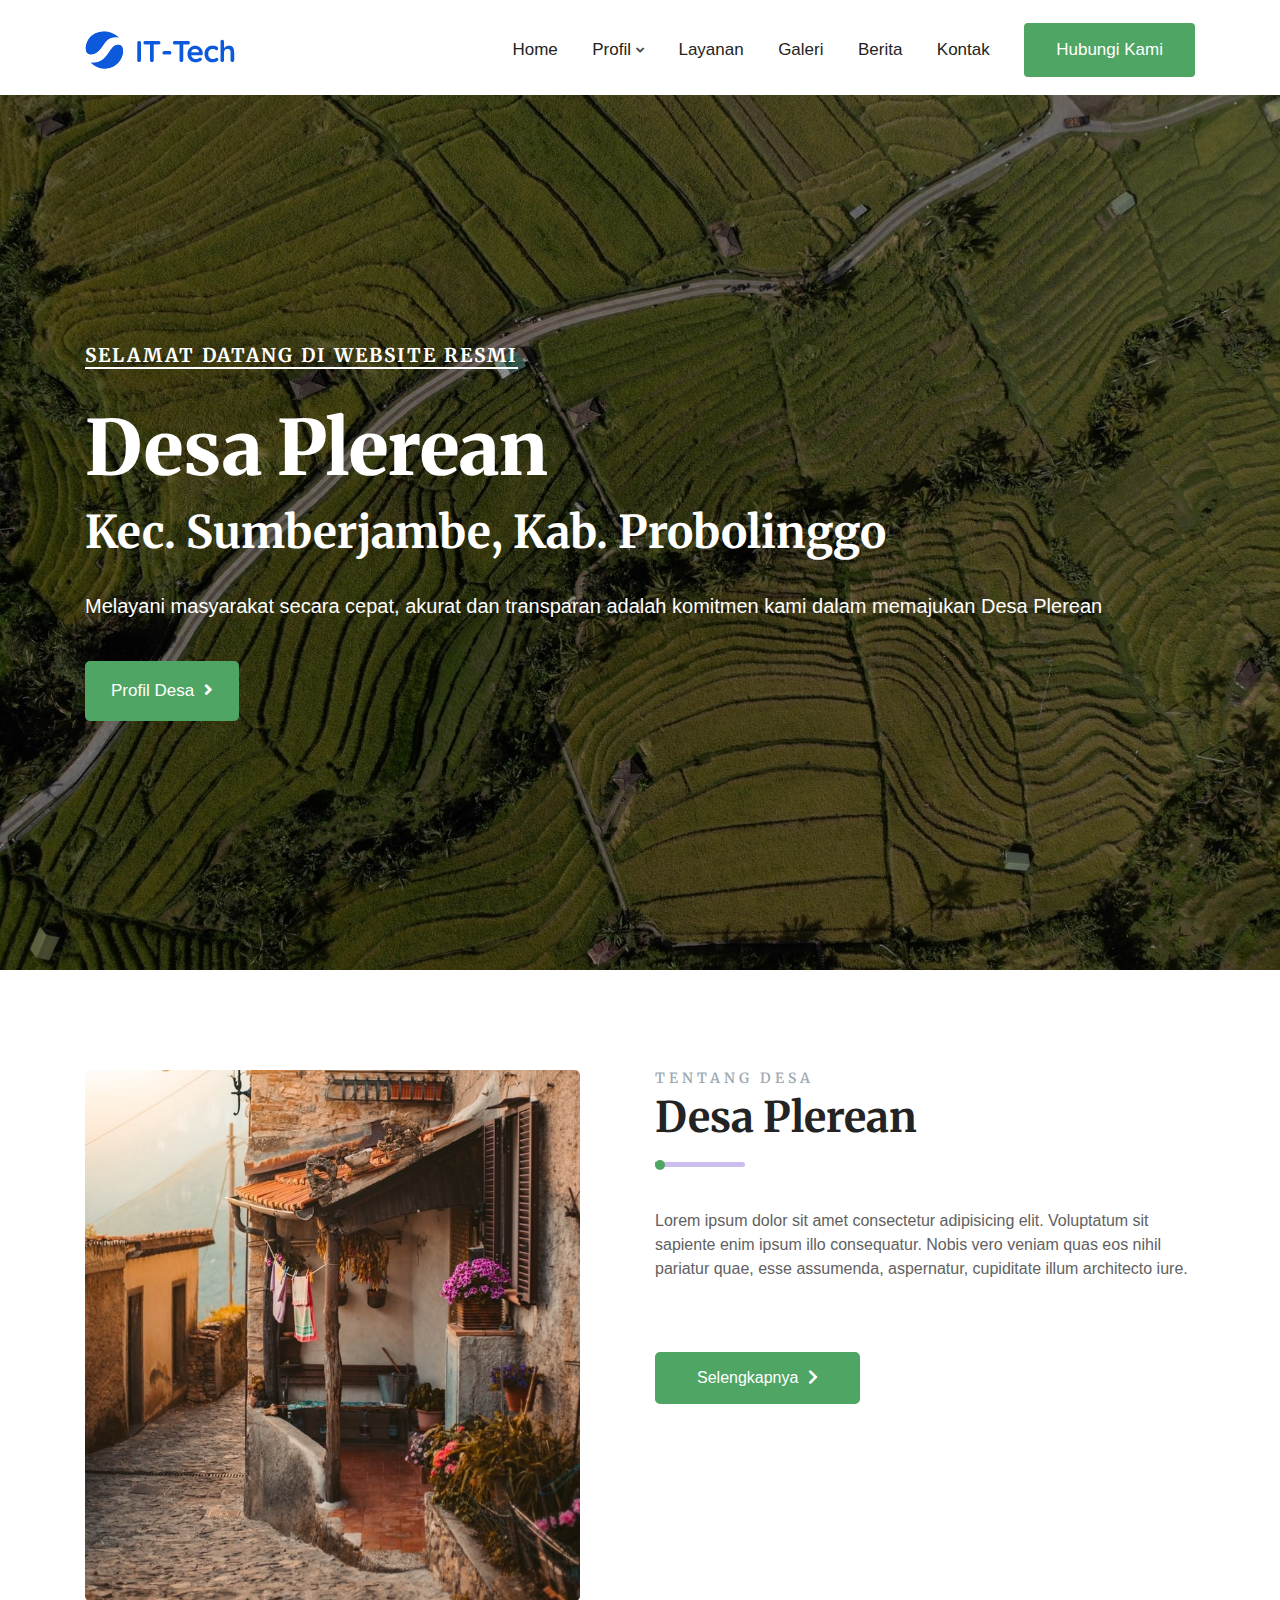
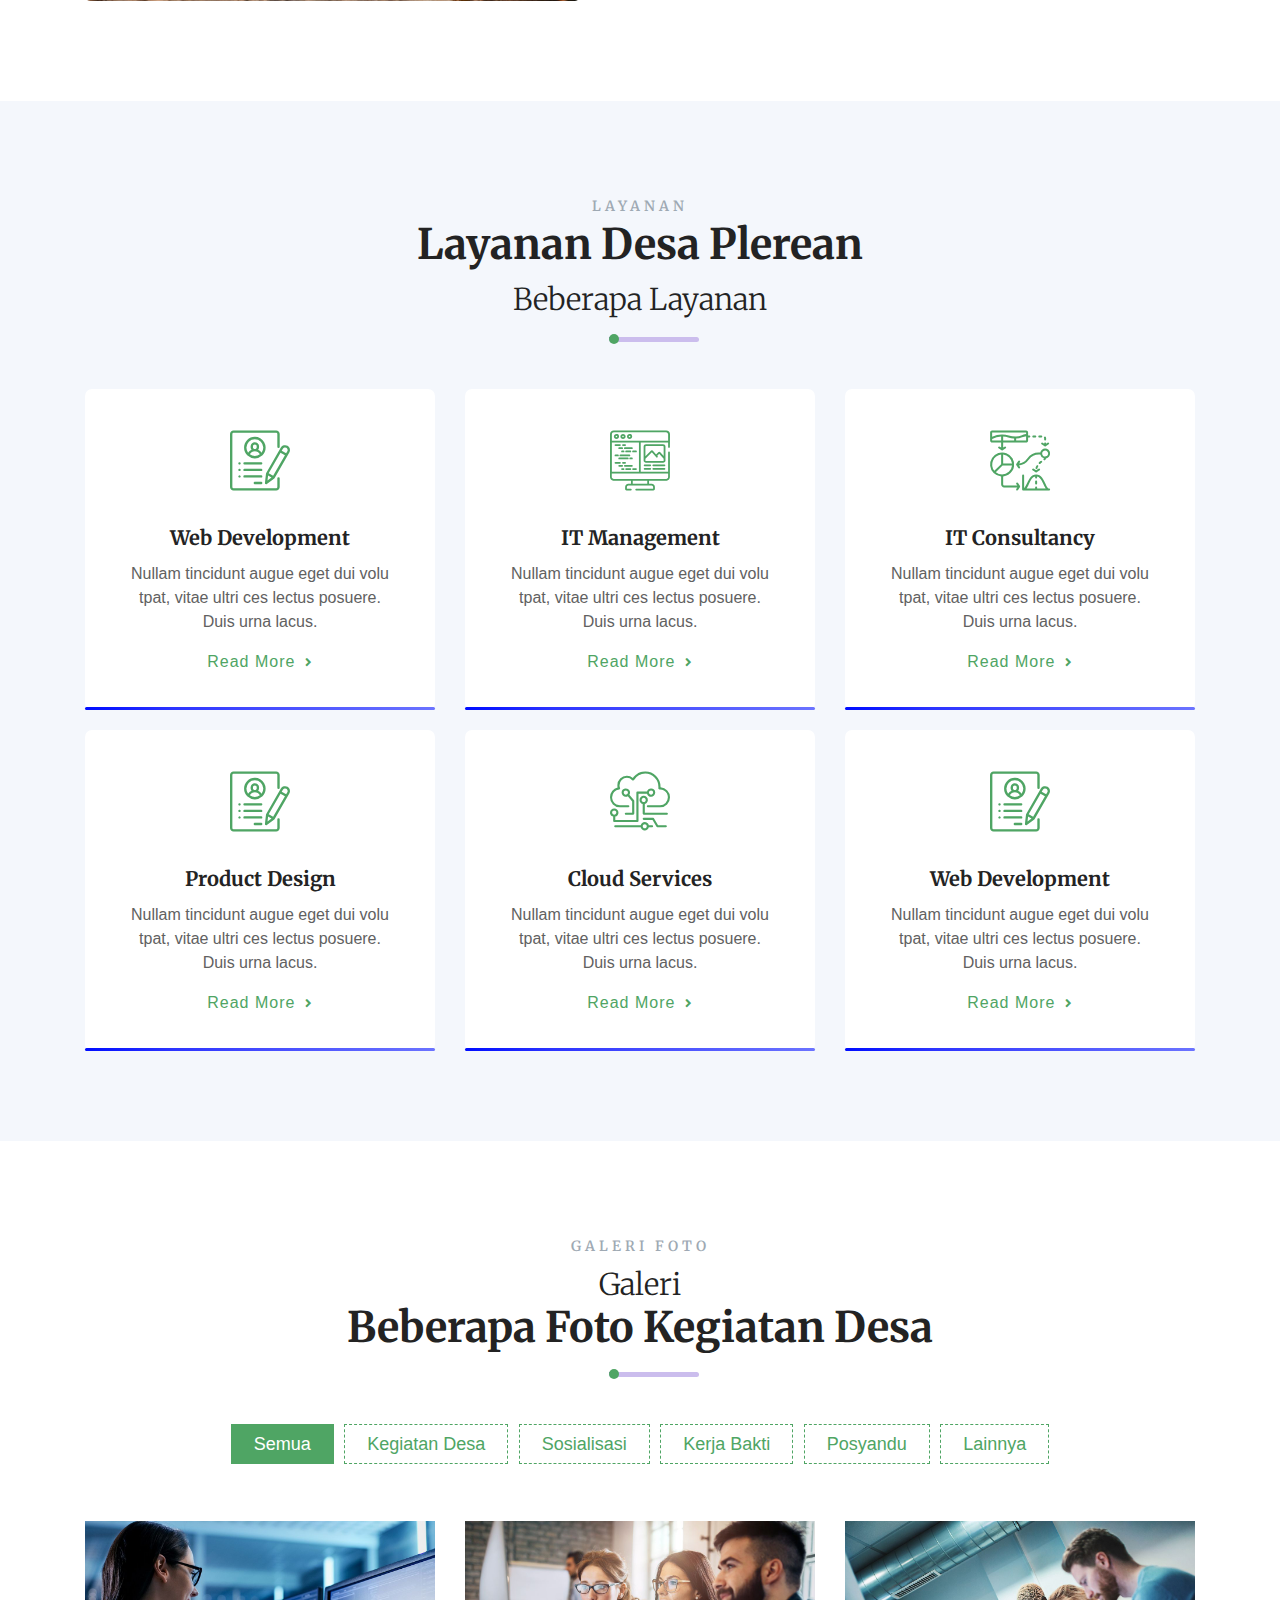
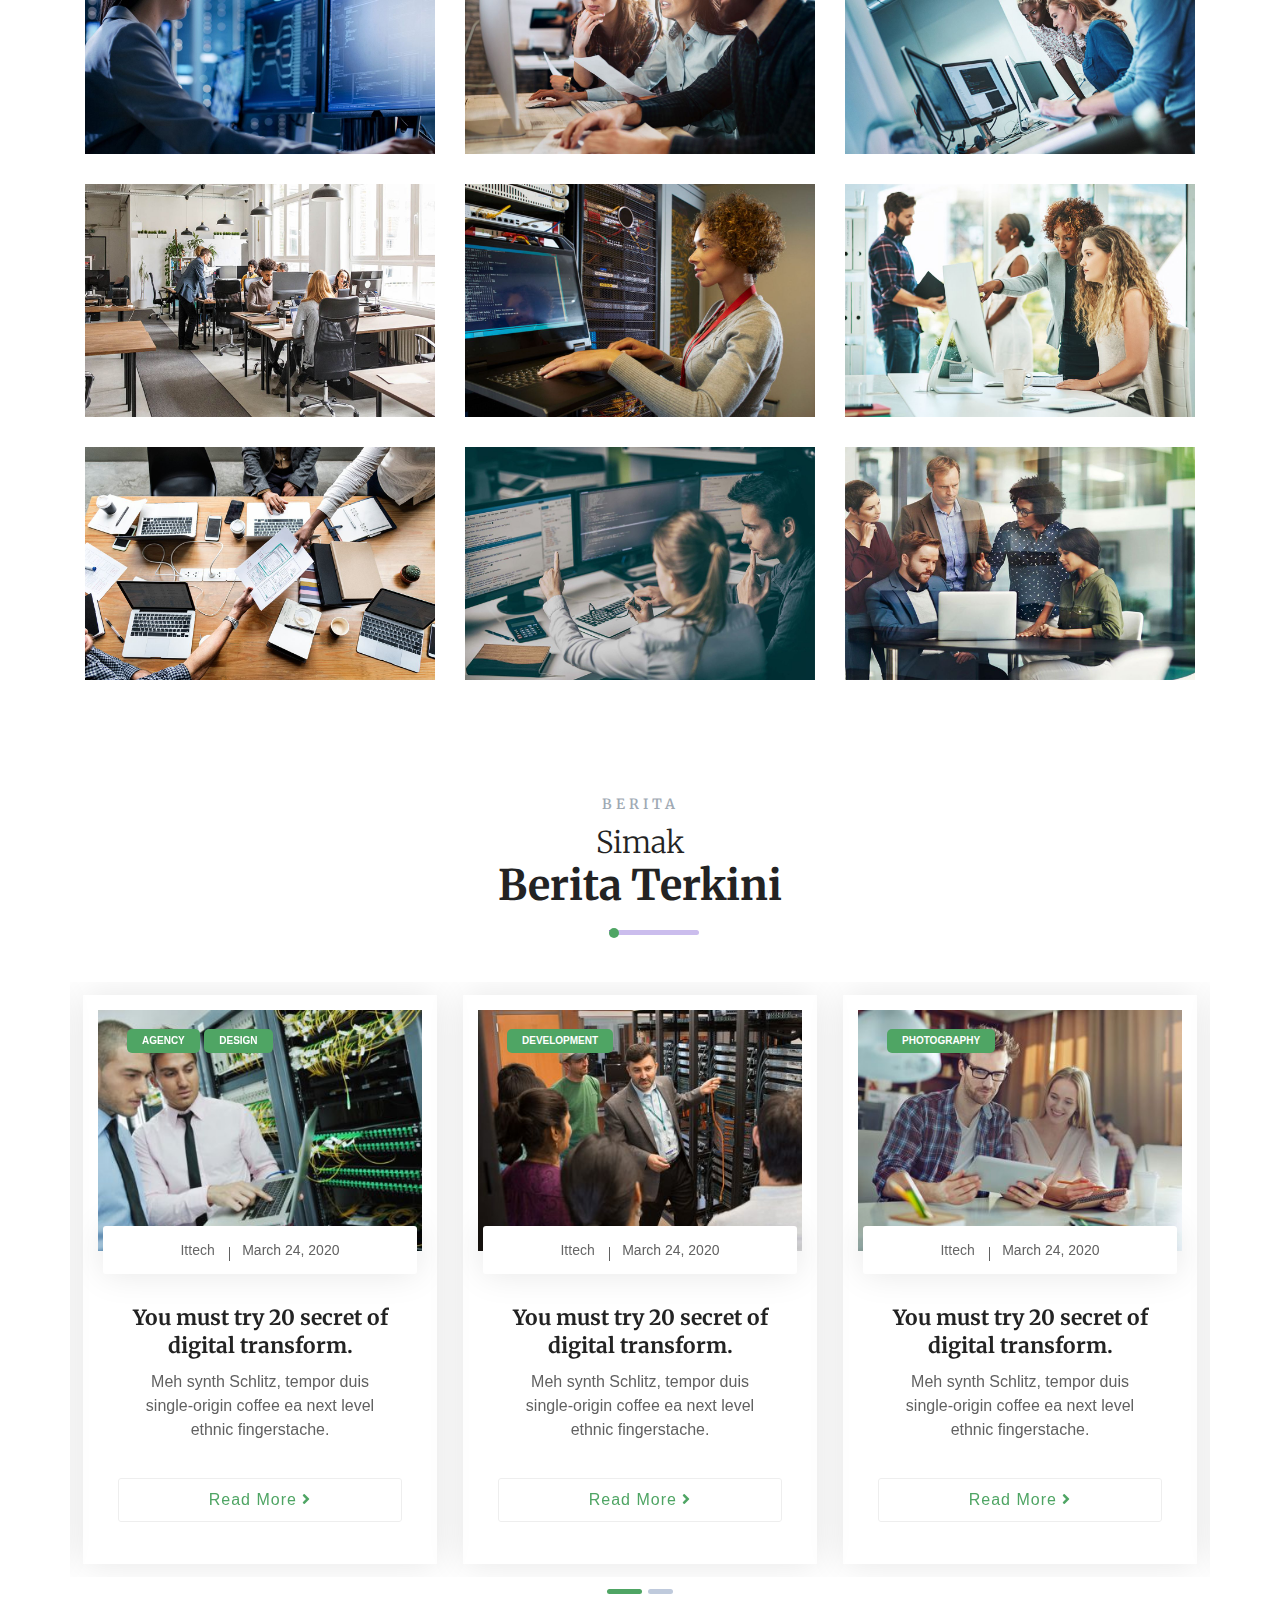
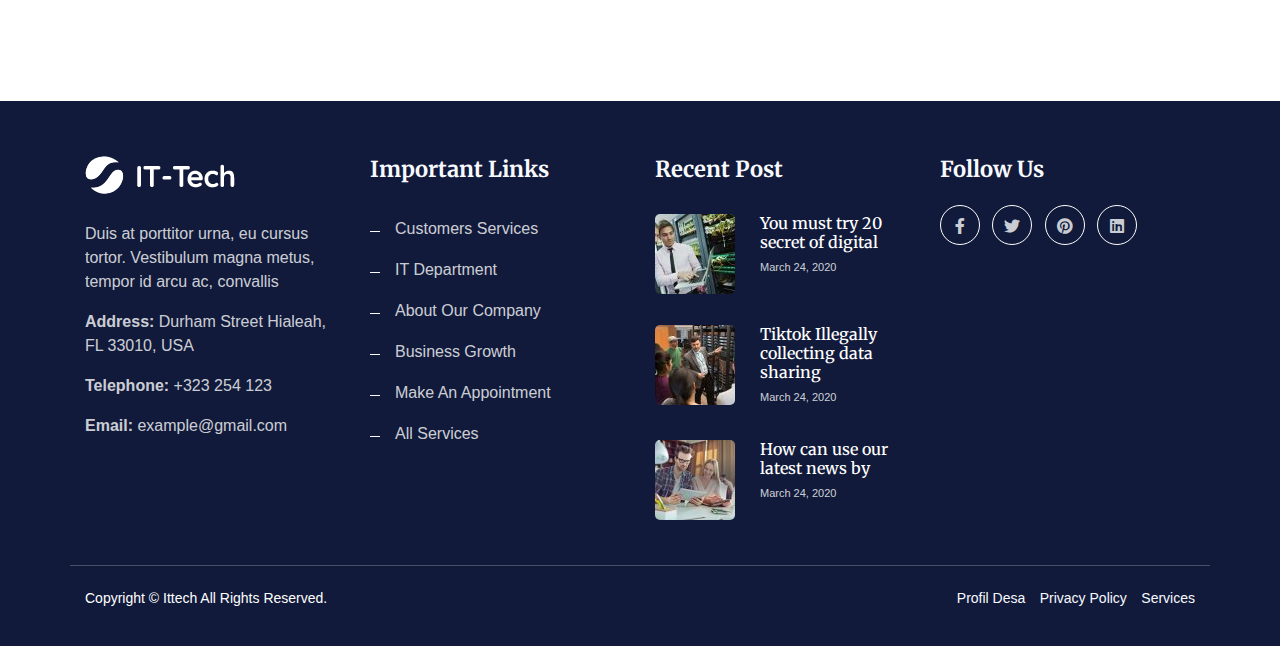
==== commit 44c092b9: "update" ====
--- a/Desa Plerean/index.html
+++ b/Desa Plerean/index.html
@@ -43,33 +43,6 @@
 </head>
 <body>
 	<!-- ============================================================== -->
-	<!-- Start - Header-Top- Area -->
-	<!-- ============================================================= -->
-	<div class="header-top-area">
-		<div class="container">
-			<div class="row align-items-center">
-				<div class="col-lg-8">
-					<div class="dreamit-top-address">
-						<ul>
-							<li><a href="#"><i class="far fa-envelope"></i> example@gmail.com</a></li>
-							<li><i class="fas fa-street-view"></i> <span>Durham Street Hialeah, FL 33010</span></li>
-						</ul>
-					</div>
-				 </div>
-				<div class="col-lg-4">
-					<div class="dreamit-social-icon-right">
-						<div class="header-info-right">
-							<a href="#"><i class="fab fa-facebook-f"></i></a>
-							<a href="#"><i class="fab fa-twitter"></i></a>
-							<a href="#"><i class="fab fa-behance"></i></a>
-							<a href="#"><i class="fab fa-pinterest"></i></a>
-						</div>
-					</div>
-				</div>
-			</div>
-		</div>
-	</div>
-	<!-- ============================================================== -->
 	<!-- Start - Header-Menu- Area -->
 	<!-- ============================================================= -->	
 	<div class="mobile-menu-top-logo">
@@ -139,7 +112,7 @@
 							<p>Melayani masyarakat secara cepat, akurat dan transparan adalah komitmen kami dalam memajukan Desa Plerean</p>	
 						</div>
 						<div class="slider-button">
-							<a href="#">See All Service<i class="fa fa-angle-right"></i></a>
+							<a href="#">Profil Desa<i class="fa fa-angle-right"></i></a>
 						</div>
 					</div>
 				</div>
@@ -209,7 +182,7 @@
 						<div class="col-lg-12">
 							<div class="about-box-button">
 								<a href="#">
-								Discover More
+								Selengkapnya
 								<i class="fas fa-chevron-right"></i>
 								</a>
 							</div>
@@ -840,11 +813,7 @@
 				</div>
 				<div class="col-lg-3 col-md-6">
 					<div class="dreamit-footer-widget-address">
-						<div class="fotter-left-form">
-							<input class="email-box" type="email" name="email" placeholder="Enter Your Email">
-							<button type="submit" class="submit-button"><i class="fas fa-paper-plane"></i></button>
-						</div>
-						<div class="footer--sub-title">
+						<div class="footer-title">
 							<h2>Follow Us</h2>
 						</div>
 						<div class="fotter-social-icon">
@@ -869,7 +838,7 @@
 				<div class="col-lg-6 col-md-6 col-sm-12 ">
 					<div class="copy-right-menu">
 						<ul>
-							<li><a href="#">About Us</a></li>
+							<li><a href="#">Profil Desa</a></li>
 							<li><a href="#">Privacy Policy</a></li>
 							<li><a href="#">Services</a></li>
 						</ul>
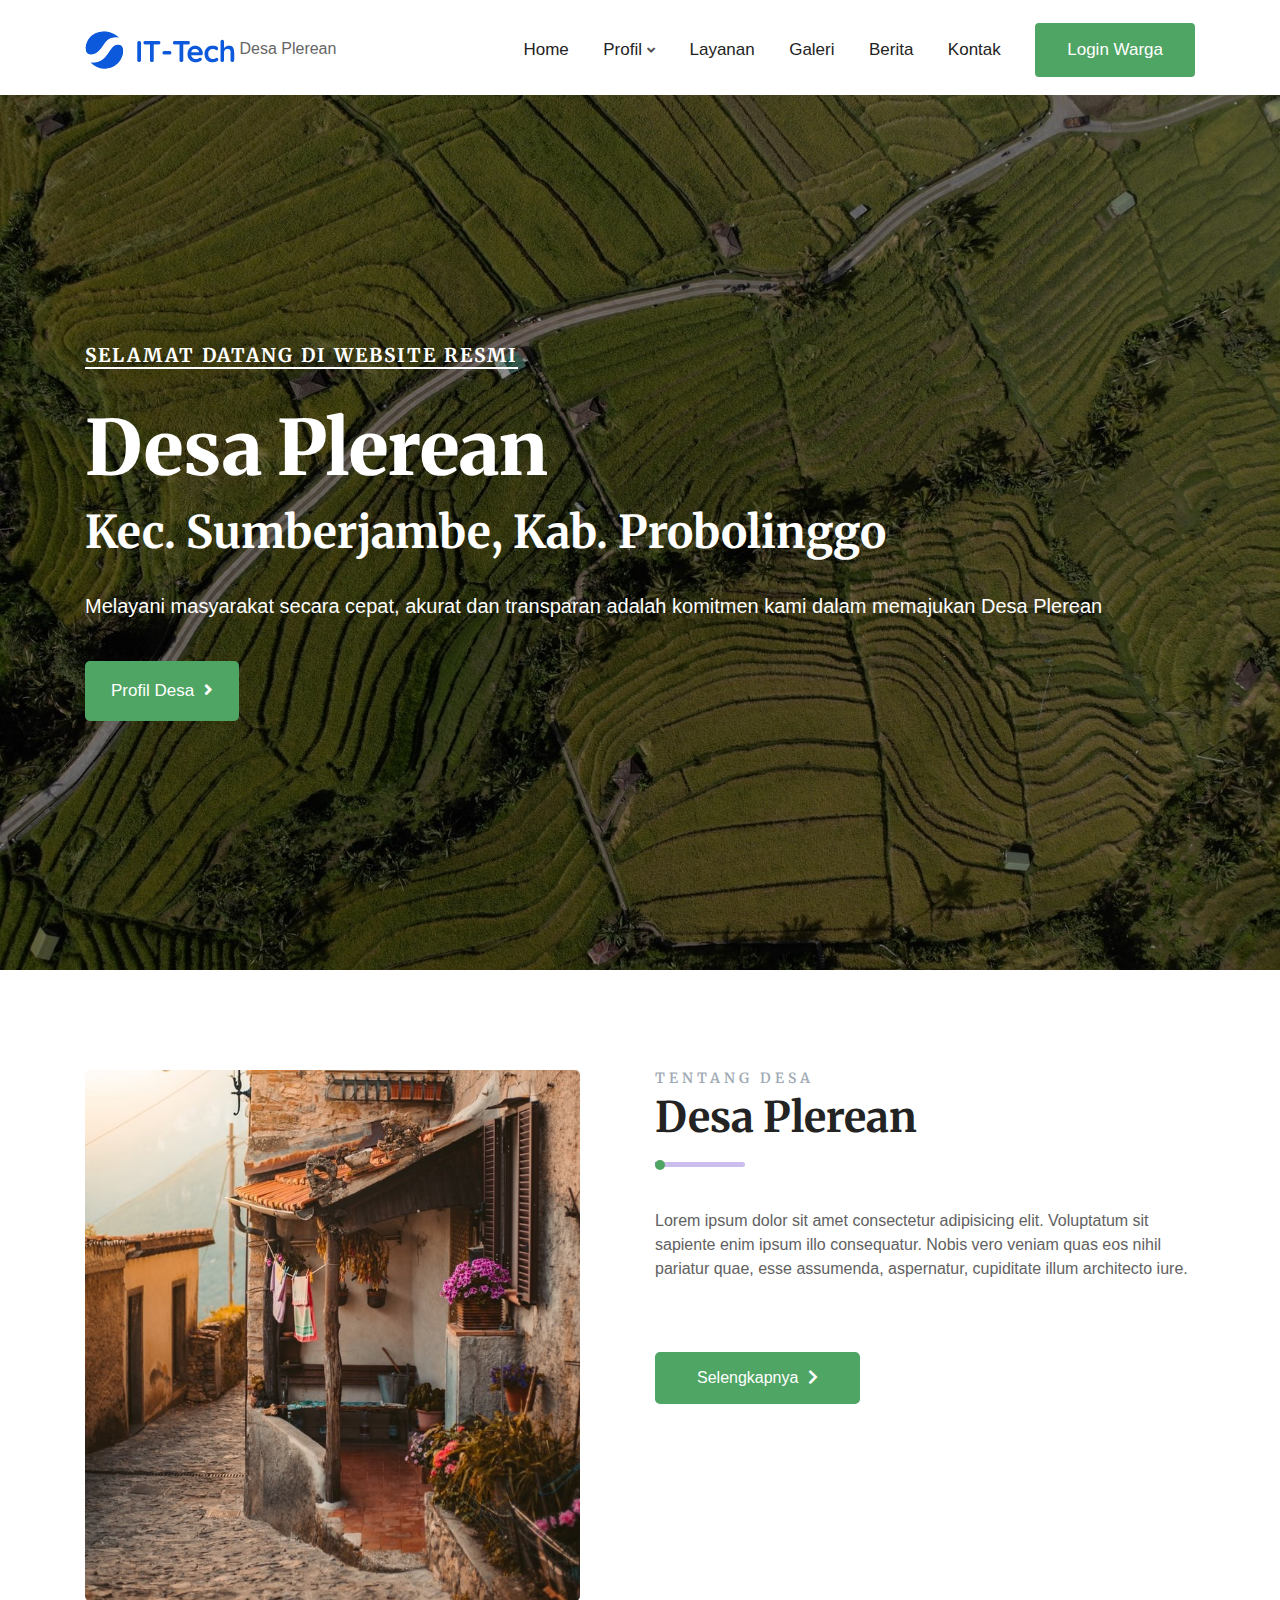
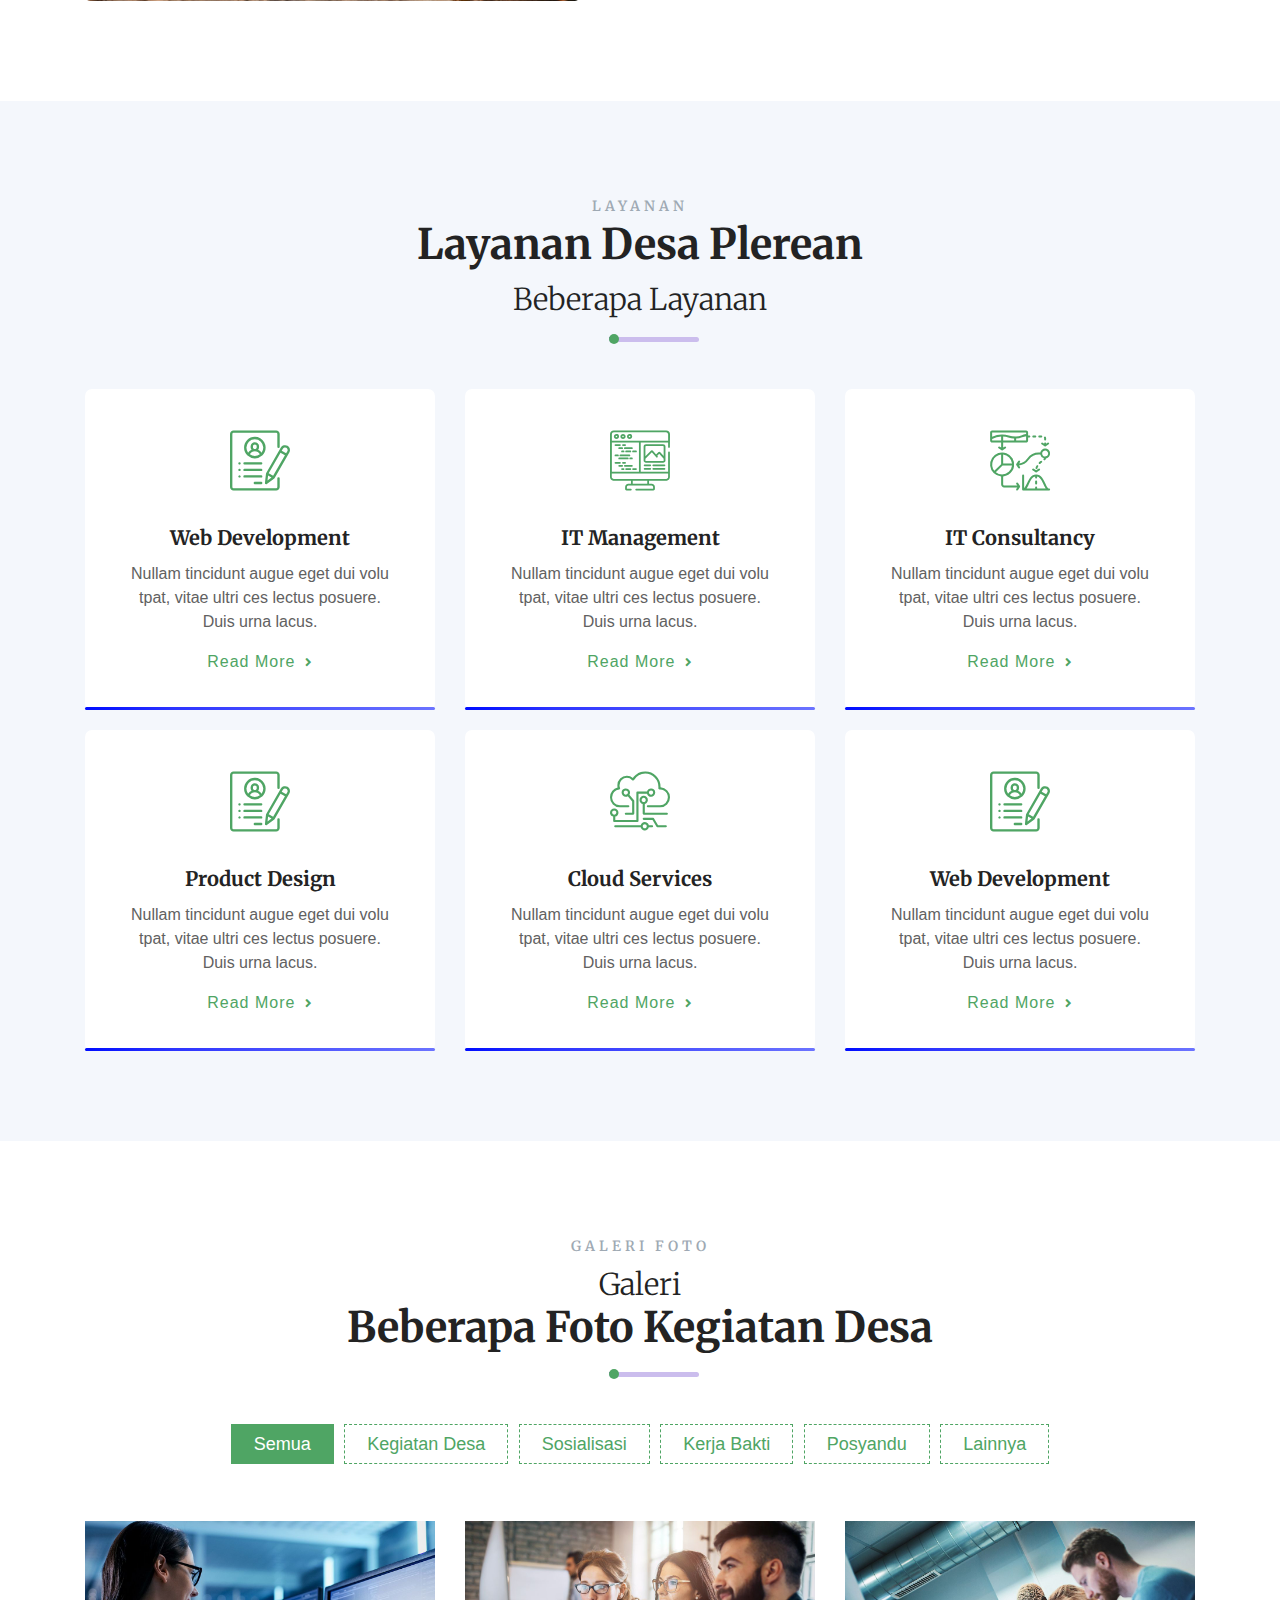
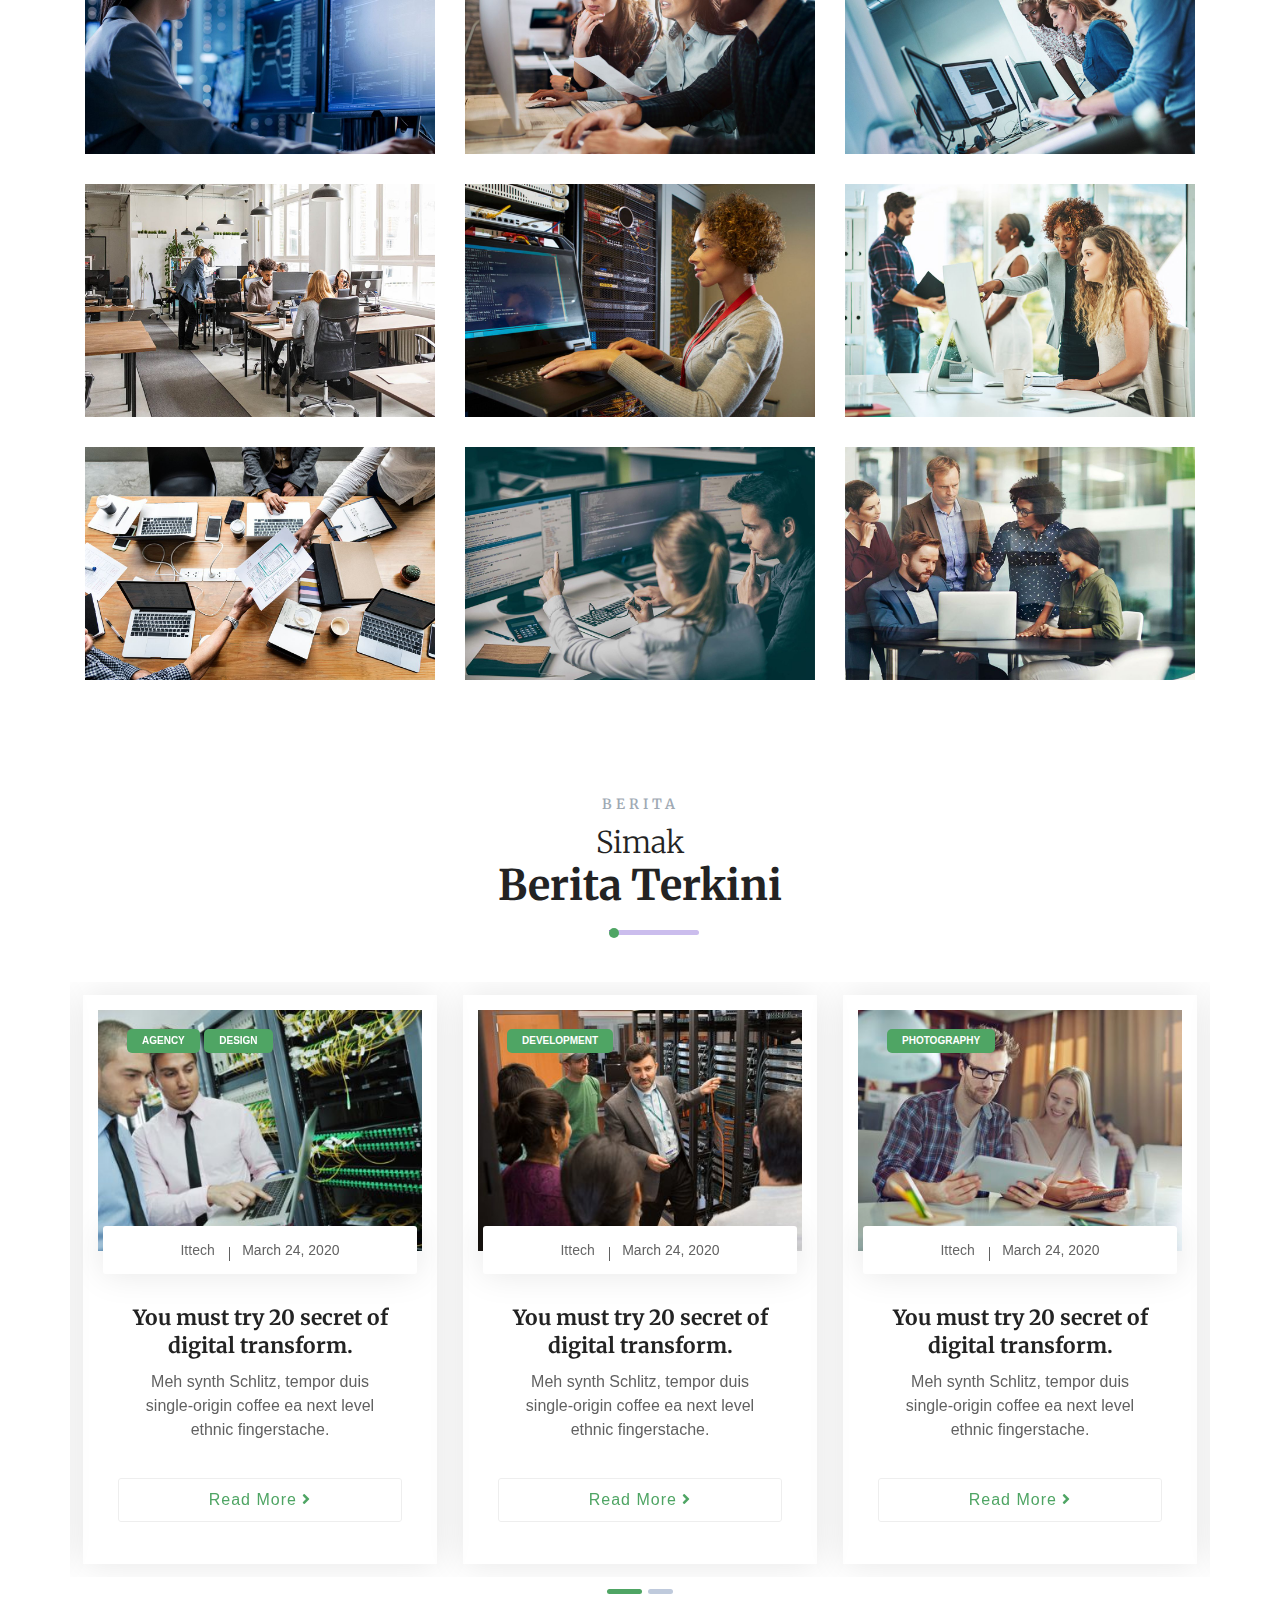
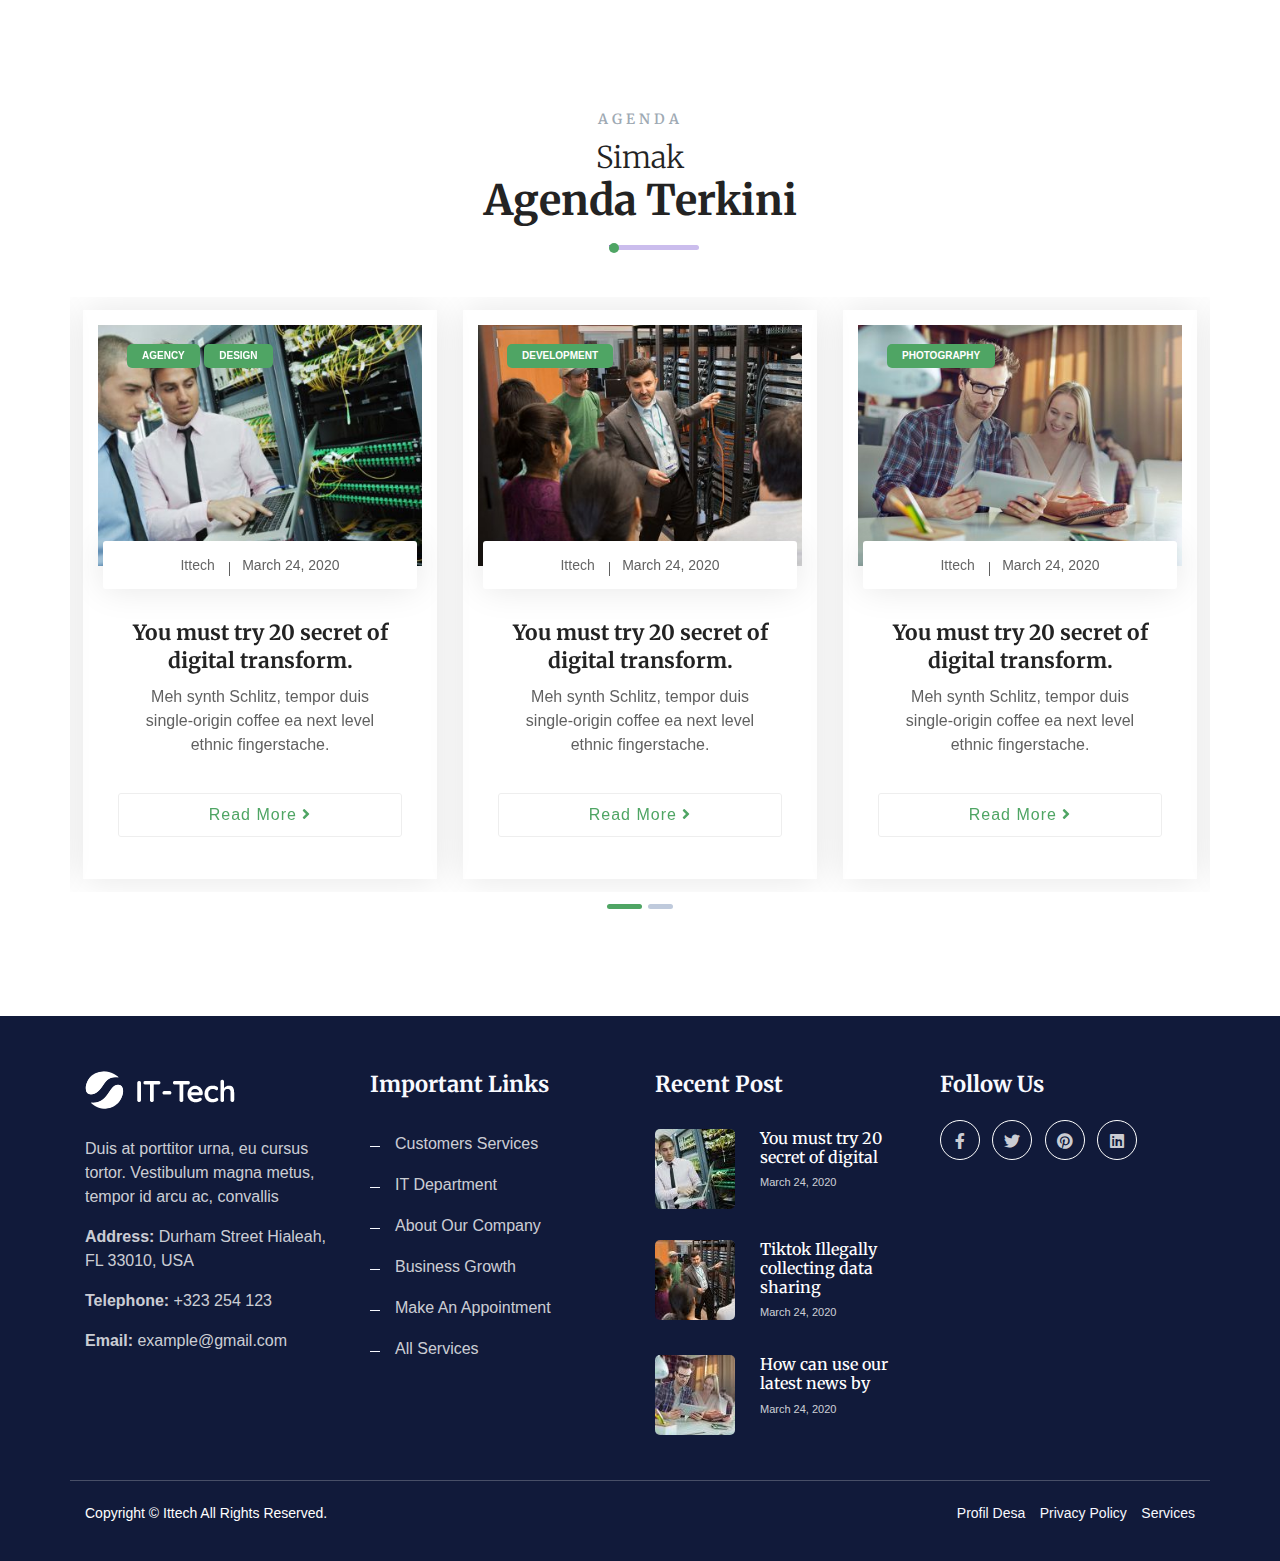
==== commit 9457b898: "update" ====
--- a/Desa Plerean/index.html
+++ b/Desa Plerean/index.html
@@ -65,7 +65,7 @@
 				<div class="row align-items-center">
 					<div class="col-lg-3 col-md-12">
 						<div class="dreamit-header-logo">
-							<a class="menu-logo" href="index.html"><img src="assets/images/logo.png"/></a>	
+							<a class="menu-logo" href="index.html"><img src="assets/images/logo.png"/> <span class="logo-text">Desa Plerean</span></a>	
 							<a class="sticky-logo" href="index.html"><img src="assets/images/fav-icon/logo-transparent.png"/></a>
 						</div>
 					</div>
@@ -88,7 +88,7 @@
 								<li><a href="contact.html">Kontak</a></li>
 							</ul>
 							<div class="header-button">
-								<a href="#">Hubungi Kami</a>
+								<a href="#">Login Warga</a>
 							</div>
 						</div>
 					</div>
@@ -557,6 +557,187 @@
 						<div class="section-main-title">
 							<h1>Simak</h1>
 							<h2>Berita Terkini</h2>
+						</div>
+						<div class="section-bar">
+							<div class="section-bar-bg"></div>
+						</div>
+					</div>
+				</div>
+			</div>
+			<div class="row">
+				<div class="screen_list_blog owl-carousel curosel-style">
+					<div class="dreamit-blog-single-box">
+						<div class="blog-thumb">
+							<a href="#"><img src="assets/images/blog-01.jpg"/></a>
+						</div>
+						<div class="blog-meta-top">
+							<ul>
+								<li><a href="#">Agency</a></li>
+								<li><a href="#">Design</a></li>
+							</ul>
+						</div>
+						<div class="blog-meta-left">
+							<a href="#">ittech</a>
+							<span>March 24, 2020</span>
+						</div>
+						<div class="blog-title-content">
+							<div class="blog-title">
+								<h2><a href="#">You must try 20 secret of
+									<br> digital transform.</a></h2>
+							</div>
+							<div class="blog-text">
+								<p>Meh synth Schlitz, tempor duis <br> single-origin coffee ea next level <br> ethnic fingerstache. </p>
+							</div>
+							<div class="blog-button">
+								<a href="#">Read More <i class="fa fa-angle-right"></i></a>
+							</div>
+						</div>
+					</div>
+					<div class="dreamit-blog-single-box">
+						<div class="blog-thumb">
+							<a href="#"><img src="assets/images/blog-02.jpg"/></a>
+						</div>
+						<div class="blog-meta-top">
+							<ul>
+								<li><a href="#">Development</a></li>
+							</ul>
+						</div>
+						<div class="blog-meta-left">
+							<a href="#">ittech</a>
+							<span>March 24, 2020</span>
+						</div>
+						<div class="blog-title-content">
+							<div class="blog-title">
+								<h2><a href="#">You must try 20 secret of
+									<br> digital transform.</a></h2>
+							</div>
+							<div class="blog-text">
+								<p>Meh synth Schlitz, tempor duis <br> single-origin coffee ea next level <br> ethnic fingerstache. </p>
+							</div>
+							<div class="blog-button">
+								<a href="#">Read More <i class="fa fa-angle-right"></i></a>
+							</div>
+						</div>
+					</div>
+					<div class="dreamit-blog-single-box">
+						<div class="blog-thumb">
+							<a href="#"><img src="assets/images/blog-03.jpg"/></a>
+						</div>
+						<div class="blog-meta-top">
+							<ul>
+								<li><a href="#">Photography</a></li>
+							</ul>
+						</div>
+						<div class="blog-meta-left">
+							<a href="#">ittech</a>
+							<span>March 24, 2020</span>
+						</div>
+						<div class="blog-title-content">
+							<div class="blog-title">
+								<h2><a href="#">You must try 20 secret of
+									<br> digital transform.</a></h2>
+							</div>
+							<div class="blog-text">
+								<p>Meh synth Schlitz, tempor duis <br> single-origin coffee ea next level <br> ethnic fingerstache. </p>
+							</div>
+							<div class="blog-button">
+								<a href="#">Read More <i class="fa fa-angle-right"></i></a>
+							</div>
+						</div>
+					</div>
+					<div class="dreamit-blog-single-box">
+						<div class="blog-thumb">
+							<a href="#"><img src="assets/images/blog-04.jpg"/></a>
+						</div>
+						<div class="blog-meta-top">
+							<ul>
+								<li><a href="#">Photography</a></li>
+							</ul>
+						</div>
+						<div class="blog-meta-left">
+							<a href="#">ittech</a>
+							<span>March 24, 2020</span>
+						</div>
+						<div class="blog-title-content">
+							<div class="blog-title">
+								<h2><a href="#">You must try 20 secret of
+									<br> digital transform.</a></h2>
+							</div>
+							<div class="blog-text">
+								<p>Meh synth Schlitz, tempor duis <br> single-origin coffee ea next level <br> ethnic fingerstache. </p>
+							</div>
+							<div class="blog-button">
+								<a href="#">Read More <i class="fa fa-angle-right"></i></a>
+							</div>
+						</div>
+					</div>
+					<div class="dreamit-blog-single-box">
+						<div class="blog-thumb">
+							<a href="#"><img src="assets/images/blog-05.jpg"/></a>
+						</div>
+						<div class="blog-meta-top">
+							<ul>
+								<li><a href="#">Photography</a></li>
+							</ul>
+						</div>
+						<div class="blog-meta-left">
+							<a href="#">ittech</a>
+							<span>March 24, 2020</span>
+						</div>
+						<div class="blog-title-content">
+							<div class="blog-title">
+								<h2><a href="#">You must try 20 secret of
+									<br> digital transform.</a></h2>
+							</div>
+							<div class="blog-text">
+								<p>Meh synth Schlitz, tempor duis <br> single-origin coffee ea next level <br> ethnic fingerstache. </p>
+							</div>
+							<div class="blog-button">
+								<a href="#">Read More <i class="fa fa-angle-right"></i></a>
+							</div>
+						</div>
+					</div>
+					<div class="dreamit-blog-single-box">
+						<div class="blog-thumb">
+							<a href="#"><img src="assets/images/blog-06.jpg"/></a>
+						</div>
+						<div class="blog-meta-top">
+							<ul>
+								<li><a href="#">Photography</a></li>
+							</ul>
+						</div>
+						<div class="blog-meta-left">
+							<a href="#">ittech</a>
+							<span>March 24, 2020</span>
+						</div>
+						<div class="blog-title-content">
+							<div class="blog-title">
+								<h2><a href="#">You must try 20 secret of
+									<br> digital transform.</a></h2>
+							</div>
+							<div class="blog-text">
+								<p>Meh synth Schlitz, tempor duis <br> single-origin coffee ea next level <br> ethnic fingerstache. </p>
+							</div>
+							<div class="blog-button">
+								<a href="#">Read More <i class="fa fa-angle-right"></i></a>
+							</div>
+						</div>
+					</div>
+				</div>
+			</div>
+		</div>
+	</div>
+	<div class="blog-area">
+		<div class="container">
+			<div class="row">
+				<div class="col-lg-12">
+					<div class="section-title text-center">
+						<div class="section-sub-title">
+							<h5>Agenda</h5>
+						</div>
+						<div class="section-main-title">
+							<h1>Simak</h1>
+							<h2>Agenda Terkini</h2>
 						</div>
 						<div class="section-bar">
 							<div class="section-bar-bg"></div>
--- a/Desa Plerean/assets/css/responsive.css
+++ b/Desa Plerean/assets/css/responsive.css
@@ -215,10 +215,13 @@
 	display: none;
 }
 .header-button{
-	display: none !important;
+	/* display: none !important; */
 }
 .dreamit-header-logo{
 	text-align: center !important;
+}
+.logo-text{
+	font-size: 10px;
 }
 .slider-area{
 	min-height:600px !important;
@@ -476,7 +479,7 @@
 	display: none;
 }
 .header-button{
-	display: none !important;
+	/* display: none !important; */
 }
 .dreamit-header-logo{
 	text-align: center !important;
--- a/Desa Plerean/style.css
+++ b/Desa Plerean/style.css
@@ -285,8 +285,8 @@
 	padding: 13px 30px;
 }
 .header-button a:hover{
-	background: #2772EE;
-	border-color: #2772EE;
+	background: #408a52;
+	border-color: #4FA564;
 }
 .button-style-two a {
 	display: inline-block;
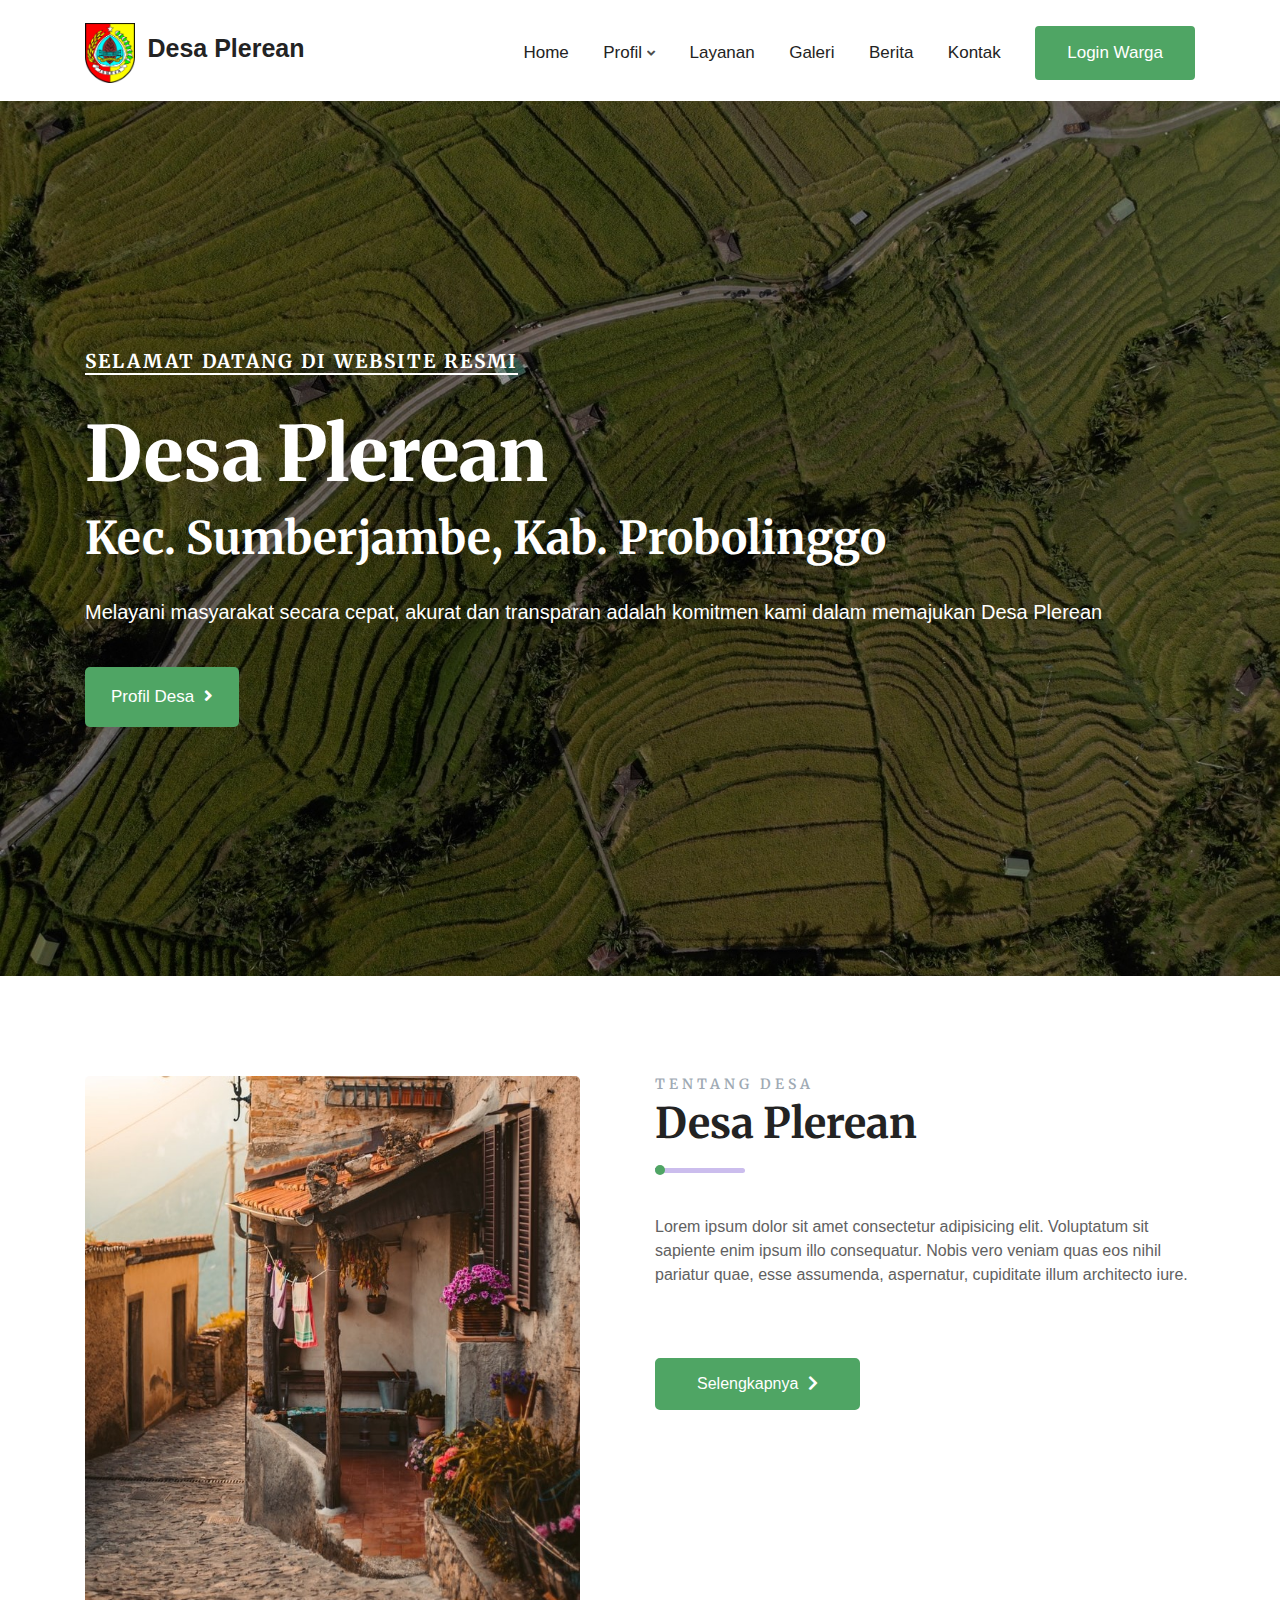
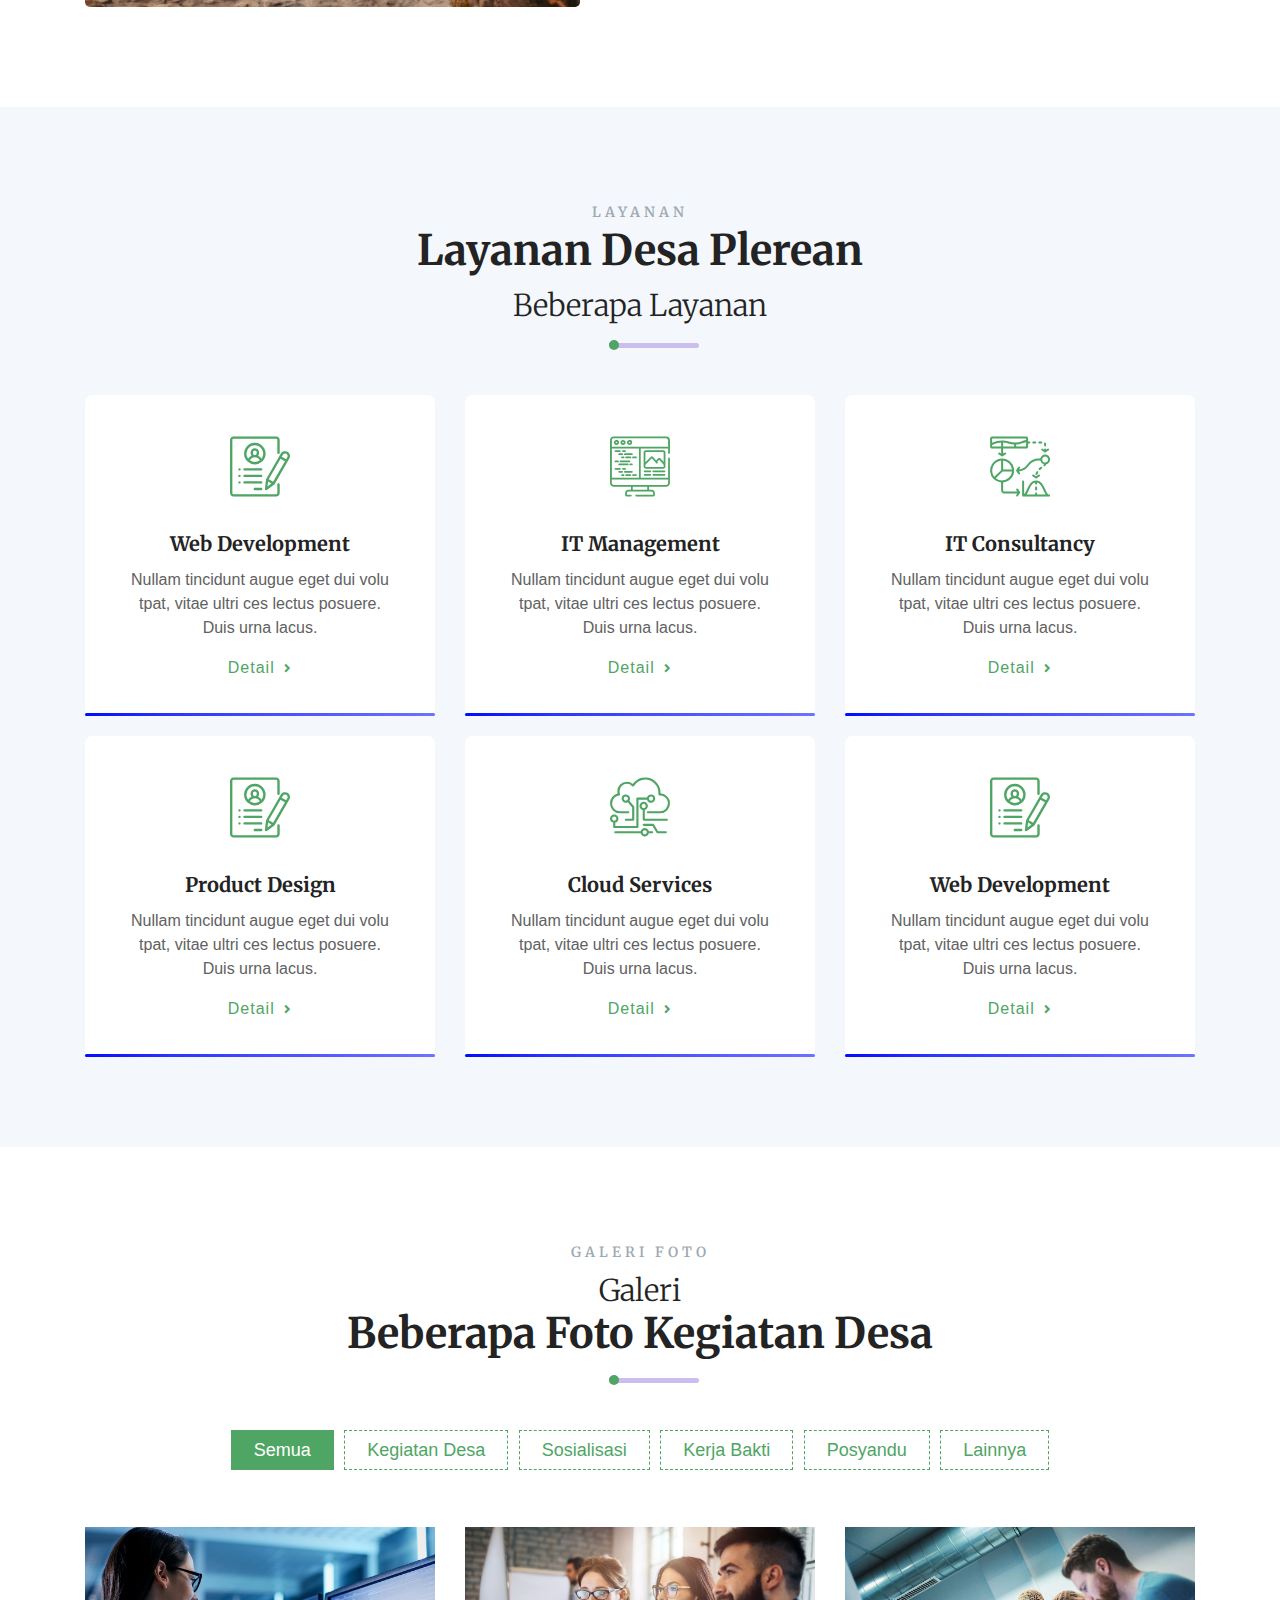
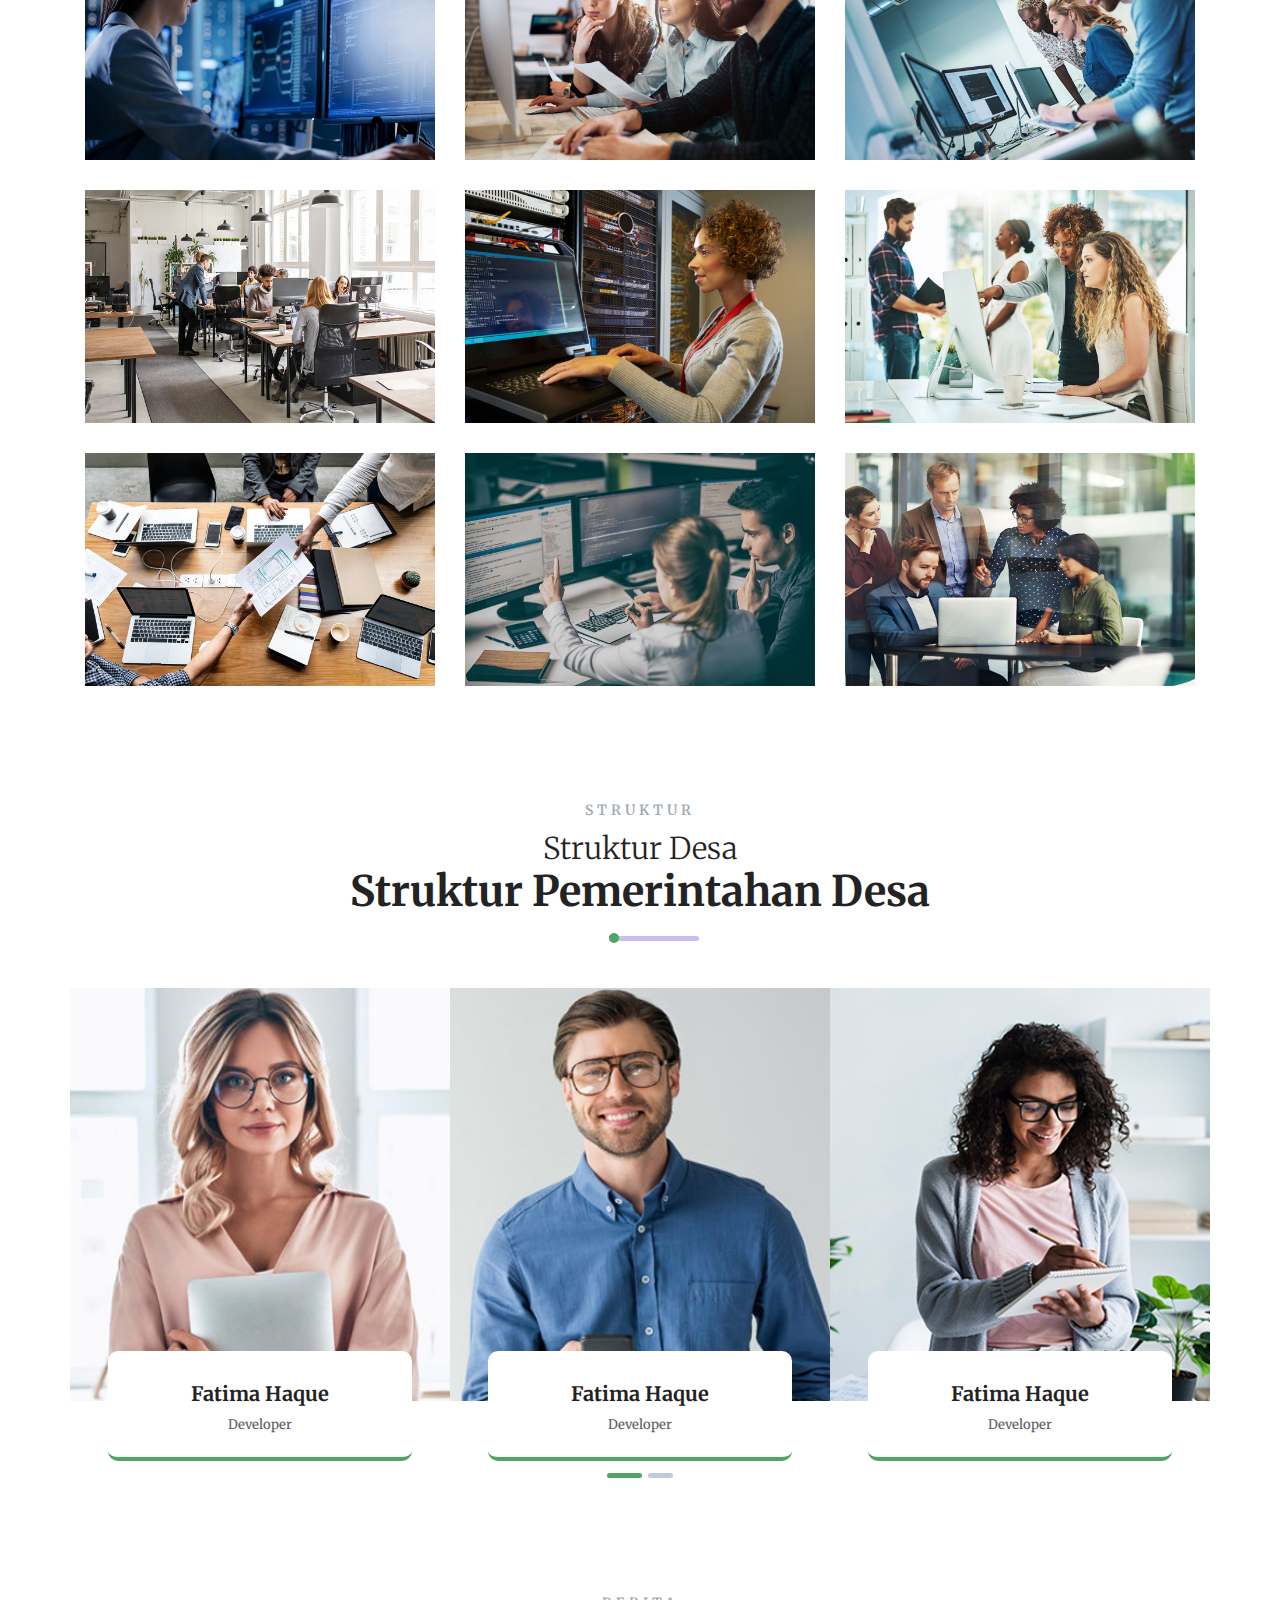
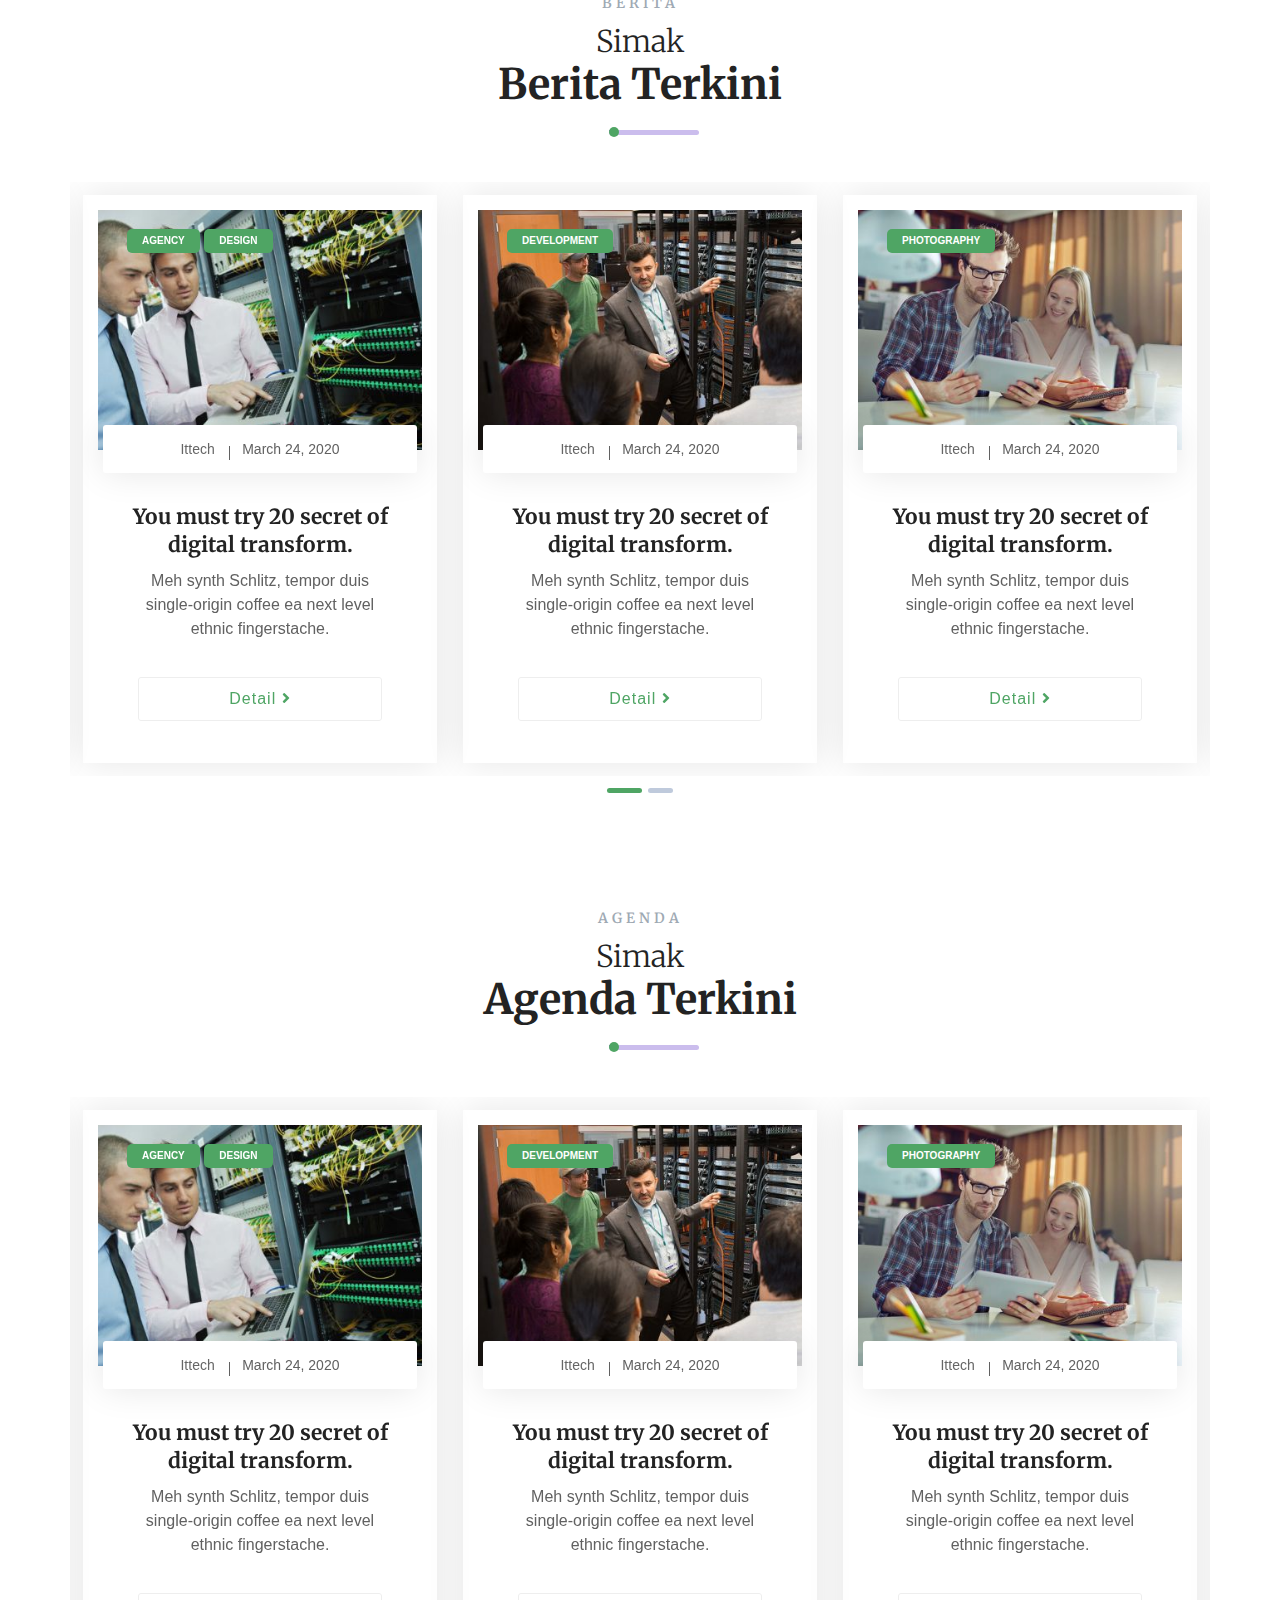
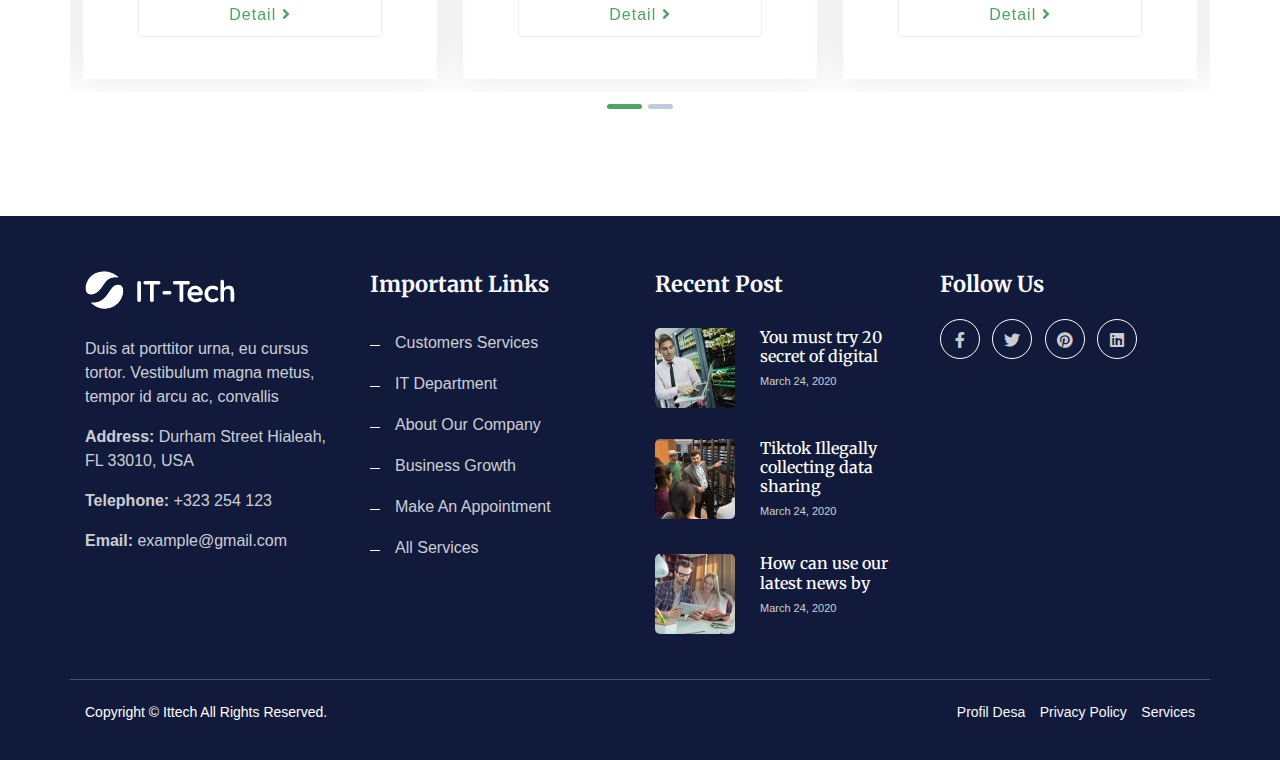
==== commit 2fbab120: "update" ====
--- a/Desa Plerean/index.html
+++ b/Desa Plerean/index.html
@@ -49,8 +49,11 @@
 		<div class="container">
 			<div class="row">
 				<div class="col-sm-12 col-md-12">
-					<div class="top-logo d-lg-none">
-						<a href="index.html"><img src="assets/images/logo.png"></a>
+					<div class="d-flex justify-content-between py-4 d-lg-none">
+						<a href="index.html"><img width="50" class="mr-2" src="assets/images/logo-jember.png"> <span style="font-size: 25px; font-weight: bold; color: #232323;">Desa Plerean</span></a>
+						<div class="header-button">
+							<a href="#">Login Warga</a>
+						</div>
 					</div>
 				</div>
 			</div>
@@ -59,14 +62,14 @@
 	<div id="sticky-header" class="header-menu-area">
 		<div class="container">
 			<div class="mobile-logo">
-			    <a href="index.html"><span class="logo-txt"></span></a>
+			    <a href="index.html"><span class="logo-txt">Desa Plerean</span></a>
 			</div>
 			<div class="menu-wrapper">
 				<div class="row align-items-center">
 					<div class="col-lg-3 col-md-12">
 						<div class="dreamit-header-logo">
-							<a class="menu-logo" href="index.html"><img src="assets/images/logo.png"/> <span class="logo-text">Desa Plerean</span></a>	
-							<a class="sticky-logo" href="index.html"><img src="assets/images/fav-icon/logo-transparent.png"/></a>
+							<a class="menu-logo" href="index.html"><img width="50" class="mr-2" src="assets/images/logo-jember.png"/> <span style="font-size: 25px; font-weight: bold; color: #232323;">Desa Plerean</span></a>	
+							<a class="sticky-logo" href="index.html"><img width="50" class="mr-2" src="assets/images/logo-jember.png"/> <span style="font-size: 25px; font-weight: bold; color: #ffffff;">Desa Plerean</span></a>
 						</div>
 					</div>
 					<div class="col-lg-9">
@@ -77,6 +80,7 @@
 								<li><a href="#">Profil<i class="fa fa-angle-down"></i> <span><i class="fas fa-angle-right"></i></span> </a>
 									<ul class="sub-menu">
 										<li><a href="profil-desa.html">Profil Desa</a></li>
+										<li><a href="sejara-desa.html">Sejarah Desa</a></li>
 										<li><a href="pemerintahan-desa.html">Pemerintahan Desa</a></li>
 									</ul>
 								</li>
@@ -229,7 +233,7 @@
 								<p>Nullam tincidunt augue eget dui volu tpat, vitae ultri ces lectus posuere. Duis urna lacus.</p>
 							</div>
 							<div class="service-box-button">
-								<a href="#">Read More
+								<a href="#">Detail
 								<i class="fas fa-angle-right"></i>
 								</a>
 							</div>
@@ -249,7 +253,7 @@
 								<p>Nullam tincidunt augue eget dui volu tpat, vitae ultri ces lectus posuere. Duis urna lacus.</p>
 							</div>
 							<div class="service-box-button">
-								<a href="#">Read More
+								<a href="#">Detail
 								<i class="fas fa-angle-right"></i>
 								</a>
 							</div>
@@ -269,7 +273,7 @@
 								<p>Nullam tincidunt augue eget dui volu tpat, vitae ultri ces lectus posuere. Duis urna lacus.</p>
 							</div>
 							<div class="service-box-button">
-								<a href="#">Read More
+								<a href="#">Detail
 								<i class="fas fa-angle-right"></i>
 								</a>
 							</div>
@@ -289,7 +293,7 @@
 								<p>Nullam tincidunt augue eget dui volu tpat, vitae ultri ces lectus posuere. Duis urna lacus.</p>
 							</div>
 							<div class="service-box-button">
-								<a href="#">Read More
+								<a href="#">Detail
 								<i class="fas fa-angle-right"></i>
 								</a>
 							</div>
@@ -309,7 +313,7 @@
 								<p>Nullam tincidunt augue eget dui volu tpat, vitae ultri ces lectus posuere. Duis urna lacus.</p>
 							</div>
 							<div class="service-box-button">
-								<a href="#">Read More
+								<a href="#">Detail
 								<i class="fas fa-angle-right"></i>
 								</a>
 							</div>
@@ -329,7 +333,7 @@
 								<p>Nullam tincidunt augue eget dui volu tpat, vitae ultri ces lectus posuere. Duis urna lacus.</p>
 							</div>
 							<div class="service-box-button">
-								<a href="#">Read More
+								<a href="#">Detail
 								<i class="fas fa-angle-right"></i>
 								</a>
 							</div>
@@ -543,6 +547,86 @@
 			</div>
 		</div>
 	</div>
+	<div class="blog-area">
+		<div class="container">
+			<div class="row">
+				<div class="col-lg-12">
+					<div class="section-title text-center">
+						<div class="section-sub-title">
+							<h5>Struktur</h5>
+						</div>
+						<div class="section-main-title">
+							<h1>Struktur Desa</h1>
+							<h2>Struktur Pemerintahan Desa</h2>
+						</div>
+						<div class="section-bar">
+							<div class="section-bar-bg"></div>
+						</div>
+					</div>
+				</div>
+			</div>
+			<div class="row">
+				<div class="screen_list_blog owl-carousel curosel-style">
+					<div class="dreamit-team-member-single text-center">
+						<div class="team-member-thumb">
+							<img src="assets/images/team-01.jpg">
+							 
+						</div>
+						<div class="team-member-content">
+							<div class="team-member-title">
+								<h2>Fatima Haque</h2>
+							</div>
+							<div class="team-member-sub-title">
+								<h5>Developer</h5>
+							</div>
+						</div>
+					</div>
+					<div class="dreamit-team-member-single text-center">
+						<div class="team-member-thumb">
+							<img src="assets/images/team-02.jpg">
+							 
+						</div>
+						<div class="team-member-content">
+							<div class="team-member-title">
+								<h2>Fatima Haque</h2>
+							</div>
+							<div class="team-member-sub-title">
+								<h5>Developer</h5>
+							</div>
+						</div>
+					</div>
+					<div class="dreamit-team-member-single text-center">
+						<div class="team-member-thumb">
+							<img src="assets/images/team-03.jpg">
+							 
+						</div>
+						<div class="team-member-content">
+							<div class="team-member-title">
+								<h2>Fatima Haque</h2>
+							</div>
+							<div class="team-member-sub-title">
+								<h5>Developer</h5>
+							</div>
+						</div>
+					</div>
+					<div class="dreamit-team-member-single text-center">
+						<div class="team-member-thumb">
+							<img src="assets/images/team-01.jpg">
+							 
+						</div>
+						<div class="team-member-content">
+							<div class="team-member-title">
+								<h2>Fatima Haque</h2>
+							</div>
+							<div class="team-member-sub-title">
+								<h5>Developer</h5>
+							</div>
+						</div>
+					</div>
+				</div>
+			</div>
+		</div>
+	</div>
 	<!-- ============================================================== -->
 	<!-- Start - Blog-Area -->
 	<!-- ============================================================= -->
@@ -589,7 +673,7 @@
 								<p>Meh synth Schlitz, tempor duis <br> single-origin coffee ea next level <br> ethnic fingerstache. </p>
 							</div>
 							<div class="blog-button">
-								<a href="#">Read More <i class="fa fa-angle-right"></i></a>
+								<a href="#">Detail <i class="fa fa-angle-right"></i></a>
 							</div>
 						</div>
 					</div>
@@ -615,7 +699,7 @@
 								<p>Meh synth Schlitz, tempor duis <br> single-origin coffee ea next level <br> ethnic fingerstache. </p>
 							</div>
 							<div class="blog-button">
-								<a href="#">Read More <i class="fa fa-angle-right"></i></a>
+								<a href="#">Detail <i class="fa fa-angle-right"></i></a>
 							</div>
 						</div>
 					</div>
@@ -641,7 +725,7 @@
 								<p>Meh synth Schlitz, tempor duis <br> single-origin coffee ea next level <br> ethnic fingerstache. </p>
 							</div>
 							<div class="blog-button">
-								<a href="#">Read More <i class="fa fa-angle-right"></i></a>
+								<a href="#">Detail <i class="fa fa-angle-right"></i></a>
 							</div>
 						</div>
 					</div>
@@ -667,7 +751,7 @@
 								<p>Meh synth Schlitz, tempor duis <br> single-origin coffee ea next level <br> ethnic fingerstache. </p>
 							</div>
 							<div class="blog-button">
-								<a href="#">Read More <i class="fa fa-angle-right"></i></a>
+								<a href="#">Detail <i class="fa fa-angle-right"></i></a>
 							</div>
 						</div>
 					</div>
@@ -693,7 +777,7 @@
 								<p>Meh synth Schlitz, tempor duis <br> single-origin coffee ea next level <br> ethnic fingerstache. </p>
 							</div>
 							<div class="blog-button">
-								<a href="#">Read More <i class="fa fa-angle-right"></i></a>
+								<a href="#">Detail <i class="fa fa-angle-right"></i></a>
 							</div>
 						</div>
 					</div>
@@ -719,7 +803,7 @@
 								<p>Meh synth Schlitz, tempor duis <br> single-origin coffee ea next level <br> ethnic fingerstache. </p>
 							</div>
 							<div class="blog-button">
-								<a href="#">Read More <i class="fa fa-angle-right"></i></a>
+								<a href="#">Detail <i class="fa fa-angle-right"></i></a>
 							</div>
 						</div>
 					</div>
@@ -770,7 +854,7 @@
 								<p>Meh synth Schlitz, tempor duis <br> single-origin coffee ea next level <br> ethnic fingerstache. </p>
 							</div>
 							<div class="blog-button">
-								<a href="#">Read More <i class="fa fa-angle-right"></i></a>
+								<a href="#">Detail <i class="fa fa-angle-right"></i></a>
 							</div>
 						</div>
 					</div>
@@ -796,7 +880,7 @@
 								<p>Meh synth Schlitz, tempor duis <br> single-origin coffee ea next level <br> ethnic fingerstache. </p>
 							</div>
 							<div class="blog-button">
-								<a href="#">Read More <i class="fa fa-angle-right"></i></a>
+								<a href="#">Detail <i class="fa fa-angle-right"></i></a>
 							</div>
 						</div>
 					</div>
@@ -822,7 +906,7 @@
 								<p>Meh synth Schlitz, tempor duis <br> single-origin coffee ea next level <br> ethnic fingerstache. </p>
 							</div>
 							<div class="blog-button">
-								<a href="#">Read More <i class="fa fa-angle-right"></i></a>
+								<a href="#">Detail <i class="fa fa-angle-right"></i></a>
 							</div>
 						</div>
 					</div>
@@ -848,7 +932,7 @@
 								<p>Meh synth Schlitz, tempor duis <br> single-origin coffee ea next level <br> ethnic fingerstache. </p>
 							</div>
 							<div class="blog-button">
-								<a href="#">Read More <i class="fa fa-angle-right"></i></a>
+								<a href="#">Detail <i class="fa fa-angle-right"></i></a>
 							</div>
 						</div>
 					</div>
@@ -874,7 +958,7 @@
 								<p>Meh synth Schlitz, tempor duis <br> single-origin coffee ea next level <br> ethnic fingerstache. </p>
 							</div>
 							<div class="blog-button">
-								<a href="#">Read More <i class="fa fa-angle-right"></i></a>
+								<a href="#">Detail <i class="fa fa-angle-right"></i></a>
 							</div>
 						</div>
 					</div>
@@ -900,7 +984,7 @@
 								<p>Meh synth Schlitz, tempor duis <br> single-origin coffee ea next level <br> ethnic fingerstache. </p>
 							</div>
 							<div class="blog-button">
-								<a href="#">Read More <i class="fa fa-angle-right"></i></a>
+								<a href="#">Detail <i class="fa fa-angle-right"></i></a>
 							</div>
 						</div>
 					</div>
--- a/Desa Plerean/assets/css/responsive.css
+++ b/Desa Plerean/assets/css/responsive.css
@@ -145,6 +145,9 @@
 }
 .menu-logo, .sticky-logo {
 	display: none !important;
+}
+.menu-logo > span {
+	font-size: 20px;
 }
 .menu-wrapper {
 	position: absolute;
@@ -810,7 +813,7 @@
 		display: none;
 	}
 	.header-button{
-		display: none !important;
+		/* display: none !important; */
 	}
 	.dreamit-header-logo{
 		text-align: center !important;
--- a/Desa Plerean/style.css
+++ b/Desa Plerean/style.css
@@ -76,8 +76,7 @@
 	padding: 20px;
 	display: none;
 }
-.logo-txt::before {
-	content: "ITTECH";
+.logo-txt{
 	text-transform: uppercase;
 	color: #fff;
 	font-size: 18px;
@@ -2193,9 +2192,7 @@
 	width: 100%;
 	opacity: 0;
 }
-.dreamit-team-member-single:hover .team-member-thumb::before {
-	opacity:1;
-}
+
 .team-member-thumb img{
 	width: 100%;
 }
